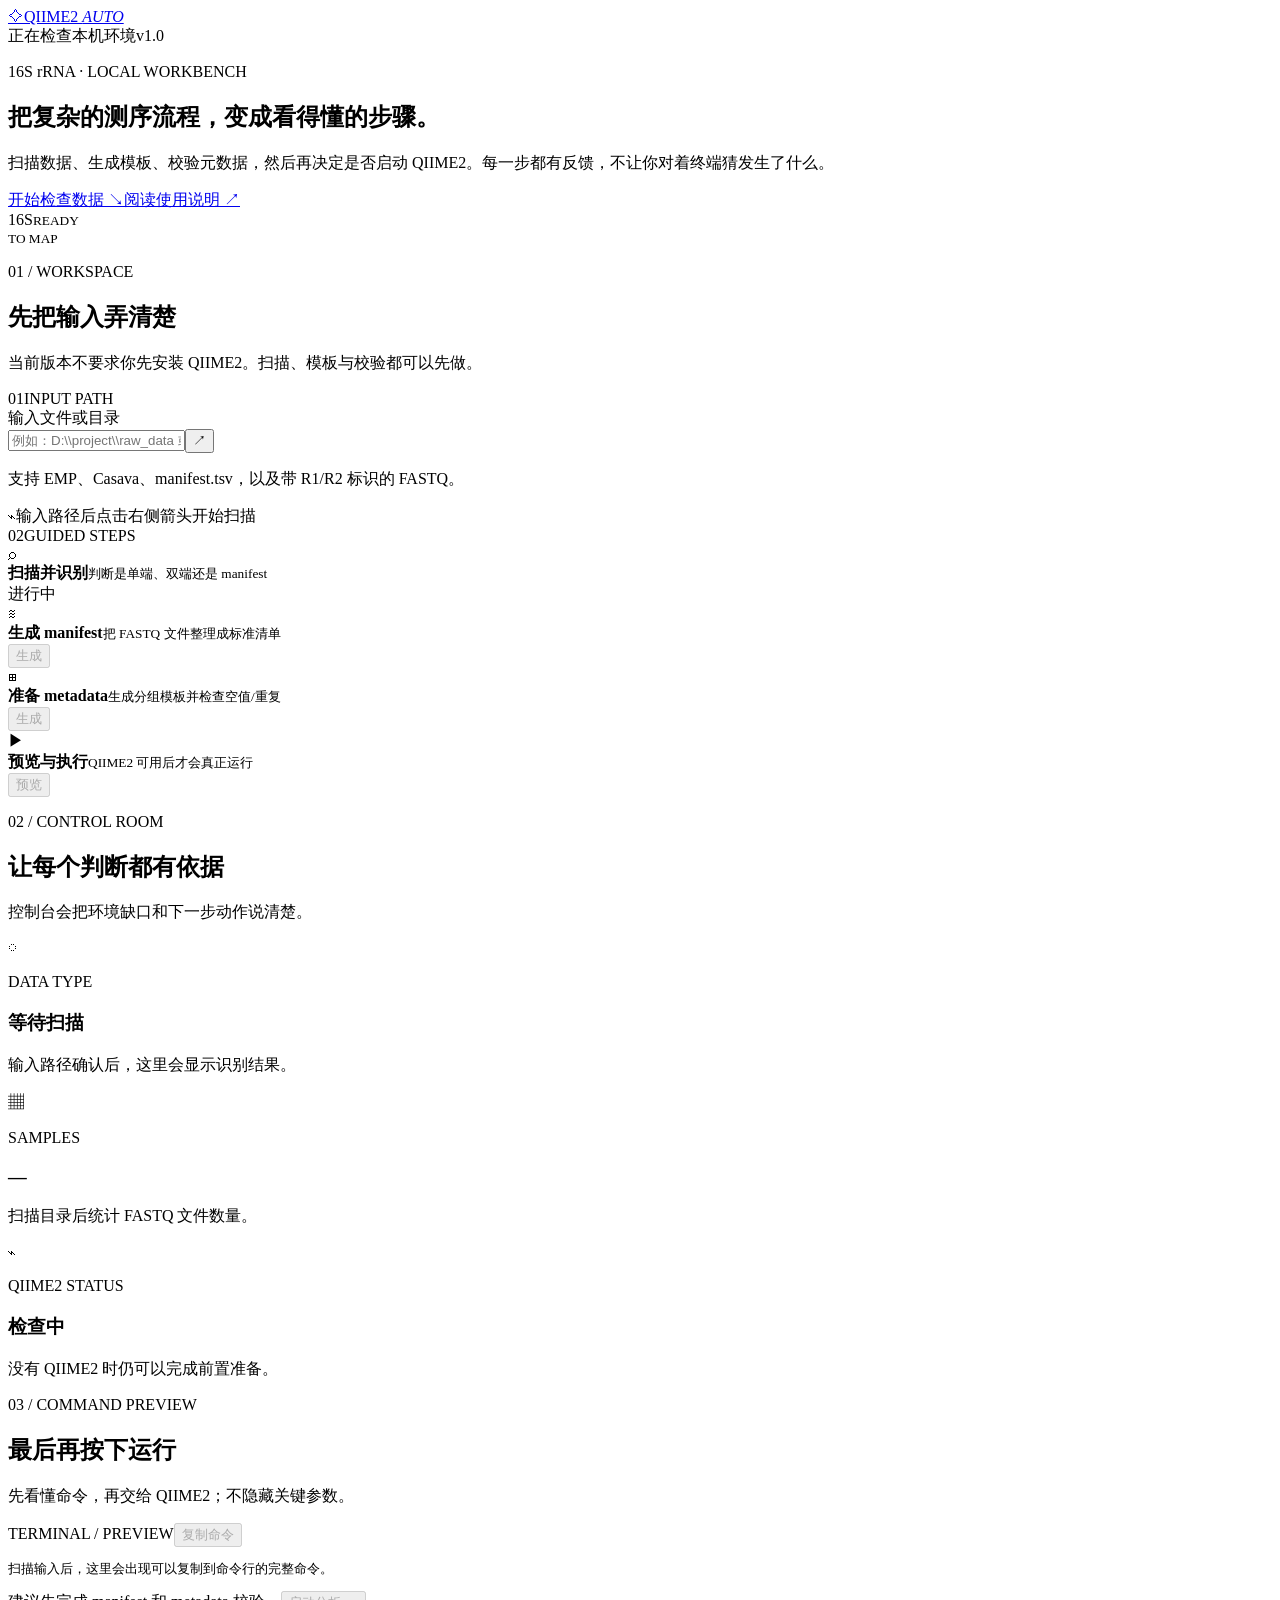
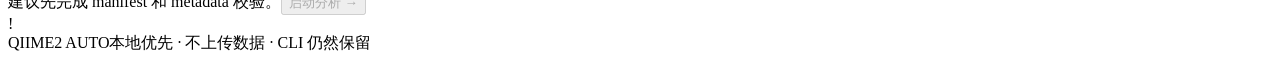
==== web/index.html @ 17782491 "feat: productize qiime2 auto workflow" ====
<!doctype html>
<html lang="zh-CN">
<head>
  <meta charset="utf-8">
  <meta name="viewport" content="width=device-width, initial-scale=1">
  <meta name="theme-color" content="#0b1114">
  <title>QIIME2 Auto · 16S 分析工作台</title>
  <link rel="stylesheet" href="/styles.css">
</head>
<body>
  <div class="grain"></div>
  <header class="topbar">
    <a class="brand" href="/" aria-label="QIIME2 Auto 首页"><span class="brand-mark">⟡</span><span>QIIME2 <em>AUTO</em></span></a>
    <div class="top-meta"><span class="status-dot" id="healthDot"></span><span id="healthText">正在检查本机环境</span><span class="version">v1.0</span></div>
  </header>

  <main>
    <section class="hero reveal">
      <div class="hero-copy">
        <p class="eyebrow">16S rRNA · LOCAL WORKBENCH</p>
        <h1>把复杂的测序流程，<span>变成看得懂的步骤。</span></h1>
        <p class="lede">扫描数据、生成模板、校验元数据，然后再决定是否启动 QIIME2。每一步都有反馈，不让你对着终端猜发生了什么。</p>
        <div class="hero-actions"><a href="#workspace" class="button button-primary">开始检查数据 <span>↘</span></a><a href="README.html" class="text-link">阅读使用说明 ↗</a></div>
      </div>
      <div class="hero-orbit" aria-hidden="true"><div class="orbit-ring ring-a"></div><div class="orbit-ring ring-b"></div><div class="orbit-core"><span>16S</span><small>READY<br>TO MAP</small></div><i class="orbit-dot dot-a"></i><i class="orbit-dot dot-b"></i><i class="orbit-dot dot-c"></i></div>
    </section>

    <section class="workspace" id="workspace">
      <div class="section-heading reveal"><div><p class="eyebrow">01 / WORKSPACE</p><h2>先把输入弄清楚</h2></div><p class="section-note">当前版本不要求你先安装 QIIME2。扫描、模板与校验都可以先做。</p></div>
      <div class="workspace-grid">
        <article class="panel input-panel reveal delay-1">
          <div class="panel-kicker"><span class="number">01</span><span>INPUT PATH</span></div>
          <label for="inputPath">输入文件或目录</label>
          <div class="field-with-action"><input id="inputPath" type="text" placeholder="例如：D:\\project\\raw_data 或 /data/run1"><button class="icon-button" id="scanButton" title="扫描输入">↗</button></div>
          <p class="hint">支持 EMP、Casava、manifest.tsv，以及带 R1/R2 标识的 FASTQ。</p>
          <div class="scan-result empty" id="scanResult"><span class="scan-icon">⌁</span><span>输入路径后点击右侧箭头开始扫描</span></div>
        </article>
        <article class="panel steps-panel reveal delay-2">
          <div class="panel-kicker"><span class="number">02</span><span>GUIDED STEPS</span></div>
          <div class="step-list">
            <div class="step active" data-step="scan"><span class="step-icon">⌕</span><div><strong>扫描并识别</strong><small>判断是单端、双端还是 manifest</small></div><span class="step-state">进行中</span></div>
            <div class="step" data-step="manifest"><span class="step-icon">≋</span><div><strong>生成 manifest</strong><small>把 FASTQ 文件整理成标准清单</small></div><button class="mini-button" id="manifestButton" disabled>生成</button></div>
            <div class="step" data-step="metadata"><span class="step-icon">⊞</span><div><strong>准备 metadata</strong><small>生成分组模板并检查空值/重复</small></div><button class="mini-button" id="metadataButton" disabled>生成</button></div>
            <div class="step" data-step="run"><span class="step-icon">▶</span><div><strong>预览与执行</strong><small>QIIME2 可用后才会真正运行</small></div><button class="mini-button" id="previewButton" disabled>预览</button></div>
          </div>
        </article>
      </div>
    </section>

    <section class="insights">
      <div class="section-heading reveal"><div><p class="eyebrow">02 / CONTROL ROOM</p><h2>让每个判断都有依据</h2></div><p class="section-note">控制台会把环境缺口和下一步动作说清楚。</p></div>
      <div class="insight-grid">
        <article class="insight-card accent-cyan reveal delay-1"><span class="insight-symbol">◌</span><div><p class="card-label">DATA TYPE</p><h3 id="dataTypeValue">等待扫描</h3><p id="dataTypeDesc">输入路径确认后，这里会显示识别结果。</p></div></article>
        <article class="insight-card accent-amber reveal delay-2"><span class="insight-symbol">▦</span><div><p class="card-label">SAMPLES</p><h3 id="sampleCountValue">—</h3><p id="sampleCountDesc">扫描目录后统计 FASTQ 文件数量。</p></div></article>
        <article class="insight-card accent-pink reveal delay-3"><span class="insight-symbol">⌁</span><div><p class="card-label">QIIME2 STATUS</p><h3 id="qiimeValue">检查中</h3><p id="qiimeDesc">没有 QIIME2 时仍可以完成前置准备。</p></div></article>
      </div>
    </section>

    <section class="command-section reveal" id="commandSection">
      <div class="section-heading"><div><p class="eyebrow">03 / COMMAND PREVIEW</p><h2>最后再按下运行</h2></div><p class="section-note">先看懂命令，再交给 QIIME2；不隐藏关键参数。</p></div>
      <div class="command-card"><div class="command-head"><span>TERMINAL / PREVIEW</span><button id="copyButton" class="copy-button" disabled>复制命令</button></div><pre id="commandOutput"><code>扫描输入后，这里会出现可以复制到命令行的完整命令。</code></pre><div class="command-footer"><span id="commandHint">建议先完成 manifest 和 metadata 校验。</span><button class="button button-primary" id="runButton" disabled>启动分析 <span>→</span></button></div></div>
    </section>
  </main>

  <div class="toast" id="toast" role="status" aria-live="polite"><span class="toast-mark">!</span><span id="toastText"></span></div>
  <footer><span>QIIME2 AUTO</span><span>本地优先 · 不上传数据 · CLI 仍然保留</span></footer>
  <script src="/app.js"></script>
</body>
</html>
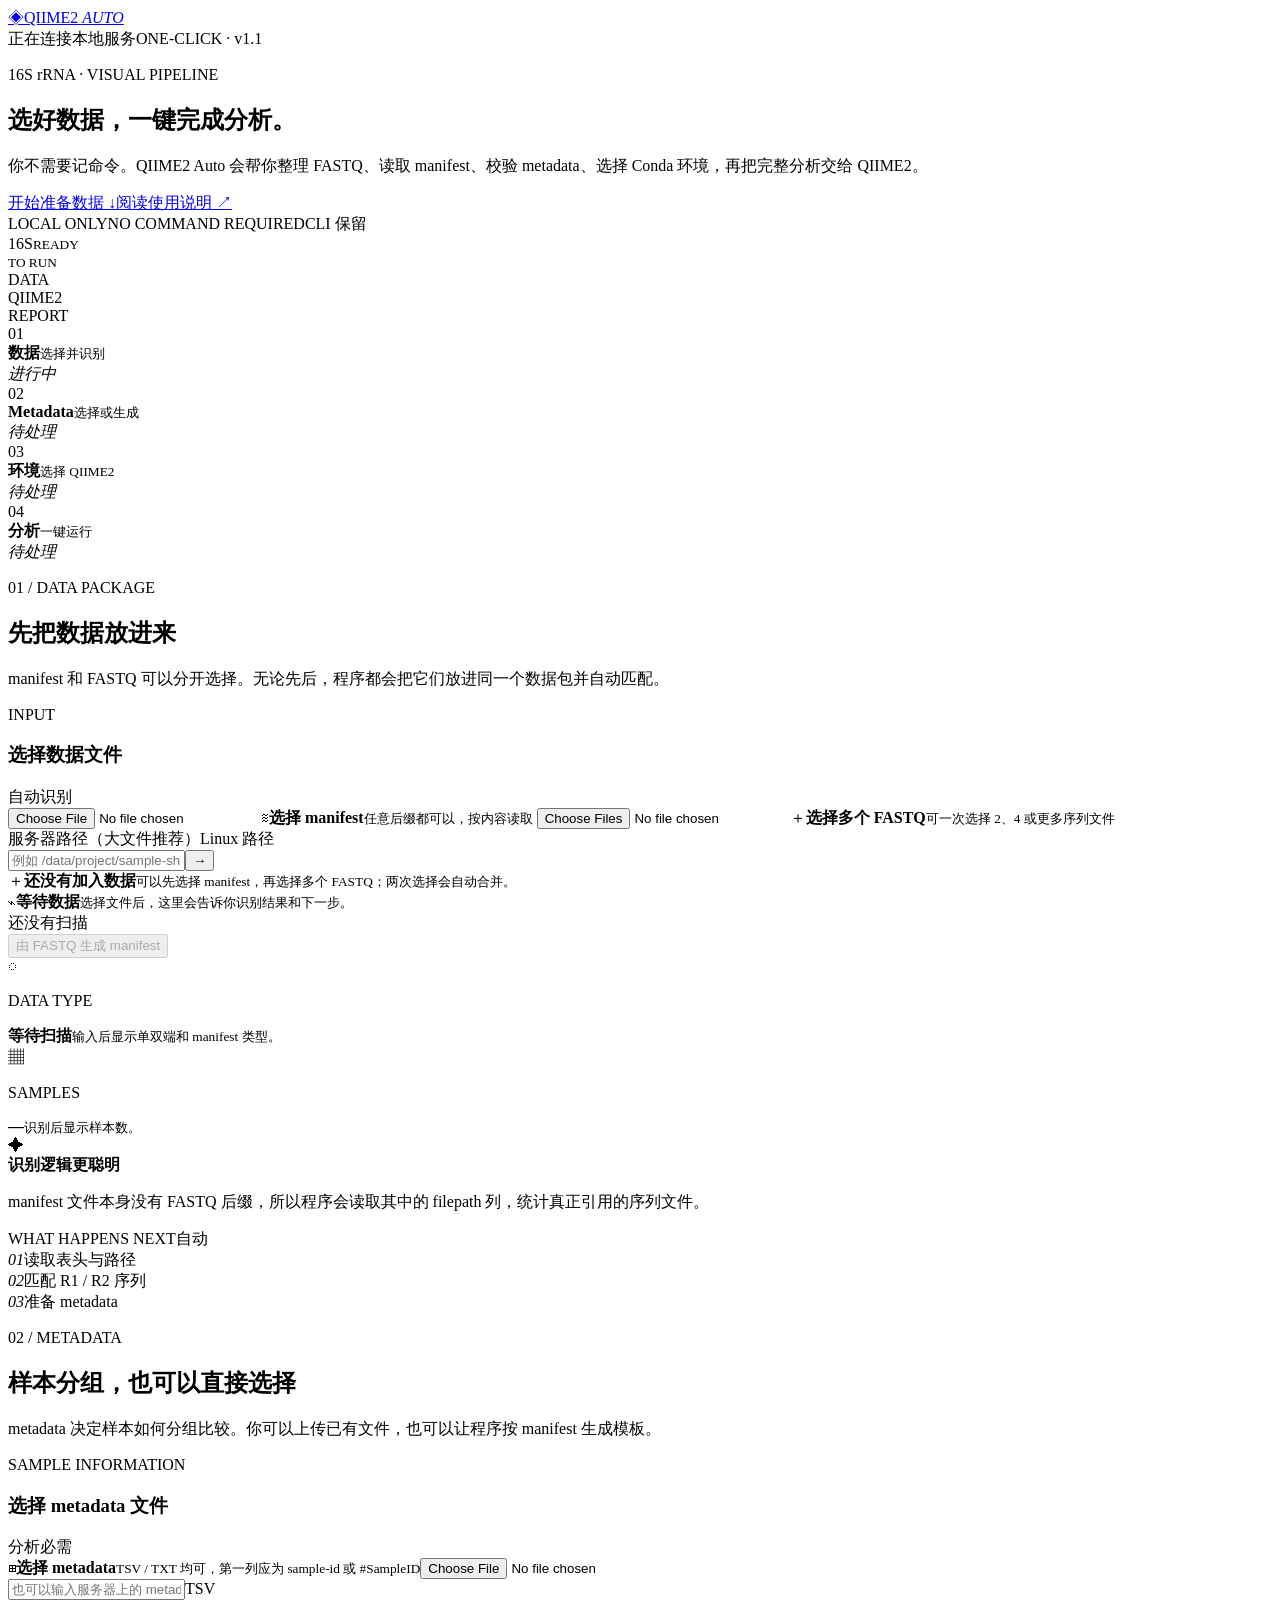
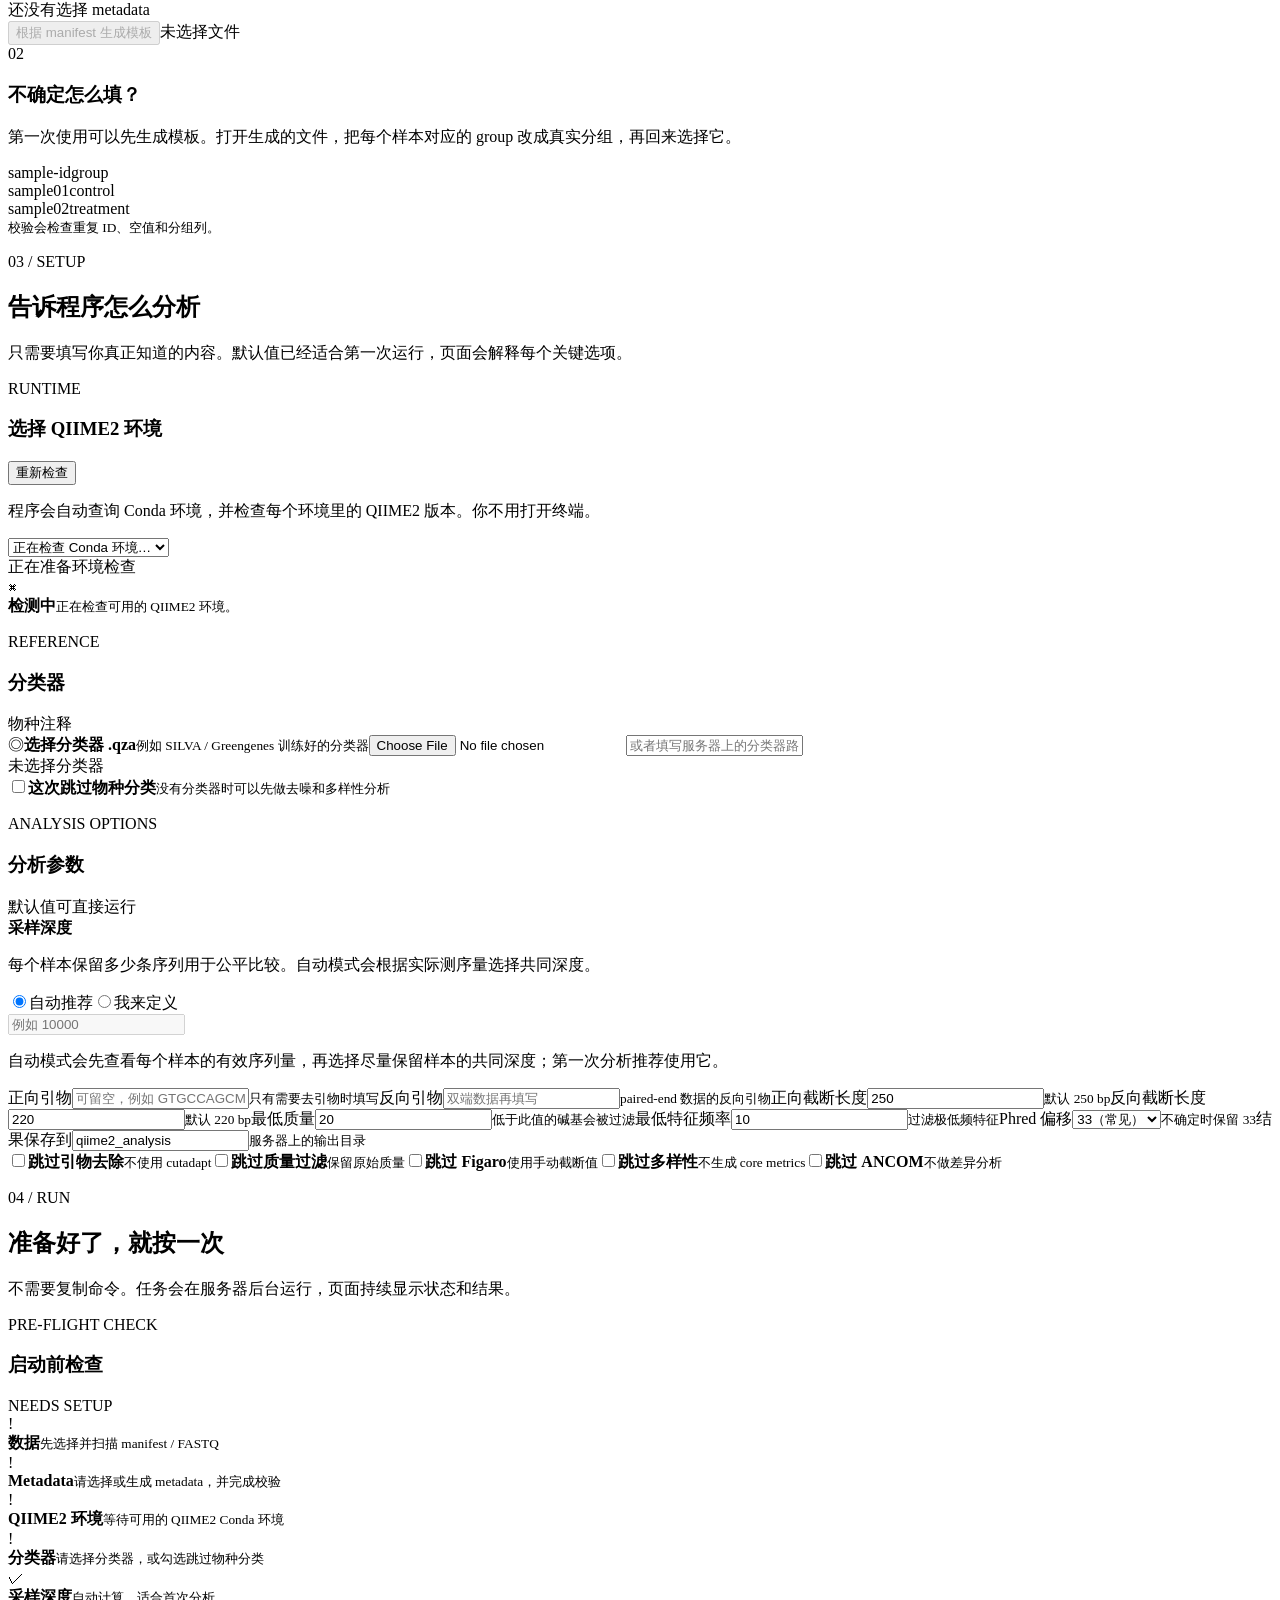
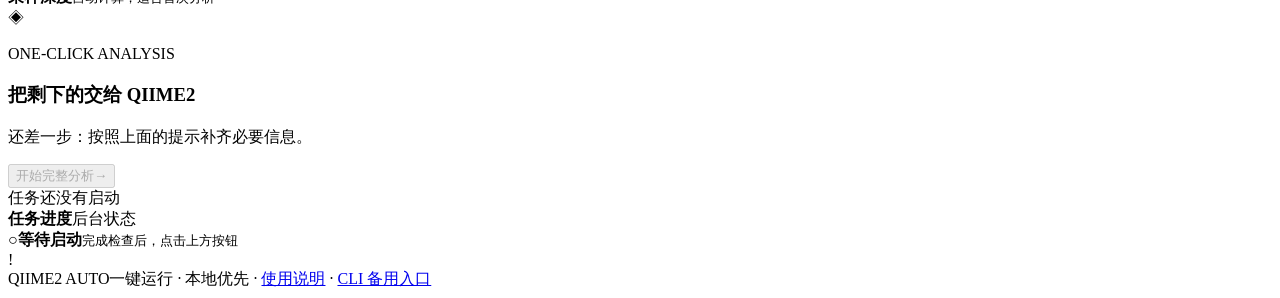
==== commit 347a128d: "feat: make web analysis workflow one-click" ====
--- a/web/index.html
+++ b/web/index.html
@@ -3,67 +3,135 @@
 <head>
   <meta charset="utf-8">
   <meta name="viewport" content="width=device-width, initial-scale=1">
-  <meta name="theme-color" content="#0b1114">
-  <title>QIIME2 Auto · 16S 分析工作台</title>
+  <meta name="theme-color" content="#071211">
+  <title>QIIME2 Auto · 一键 16S 分析</title>
   <link rel="stylesheet" href="/styles.css">
 </head>
 <body>
-  <div class="grain"></div>
+  <div class="grain" aria-hidden="true"></div>
+  <div class="background-orb orb-one" aria-hidden="true"></div>
+  <div class="background-orb orb-two" aria-hidden="true"></div>
+
   <header class="topbar">
-    <a class="brand" href="/" aria-label="QIIME2 Auto 首页"><span class="brand-mark">⟡</span><span>QIIME2 <em>AUTO</em></span></a>
-    <div class="top-meta"><span class="status-dot" id="healthDot"></span><span id="healthText">正在检查本机环境</span><span class="version">v1.0</span></div>
+    <a class="brand" href="/" aria-label="QIIME2 Auto 首页"><span class="brand-mark">◈</span><span>QIIME2 <em>AUTO</em></span></a>
+    <div class="top-meta"><span class="status-dot" id="healthDot"></span><span id="healthText">正在连接本地服务</span><span class="version">ONE-CLICK · v1.1</span></div>
   </header>
 
   <main>
     <section class="hero reveal">
       <div class="hero-copy">
-        <p class="eyebrow">16S rRNA · LOCAL WORKBENCH</p>
-        <h1>把复杂的测序流程，<span>变成看得懂的步骤。</span></h1>
-        <p class="lede">扫描数据、生成模板、校验元数据，然后再决定是否启动 QIIME2。每一步都有反馈，不让你对着终端猜发生了什么。</p>
-        <div class="hero-actions"><a href="#workspace" class="button button-primary">开始检查数据 <span>↘</span></a><a href="README.html" class="text-link">阅读使用说明 ↗</a></div>
+        <p class="eyebrow">16S rRNA · VISUAL PIPELINE</p>
+        <h1>选好数据，<span>一键完成分析。</span></h1>
+        <p class="lede">你不需要记命令。QIIME2 Auto 会帮你整理 FASTQ、读取 manifest、校验 metadata、选择 Conda 环境，再把完整分析交给 QIIME2。</p>
+        <div class="hero-actions"><a href="#workspace" class="button button-primary">开始准备数据 <span>↓</span></a><a href="README.html" class="text-link">阅读使用说明 ↗</a></div>
+        <div class="hero-trust"><span>LOCAL ONLY</span><span>NO COMMAND REQUIRED</span><span>CLI 保留</span></div>
       </div>
-      <div class="hero-orbit" aria-hidden="true"><div class="orbit-ring ring-a"></div><div class="orbit-ring ring-b"></div><div class="orbit-core"><span>16S</span><small>READY<br>TO MAP</small></div><i class="orbit-dot dot-a"></i><i class="orbit-dot dot-b"></i><i class="orbit-dot dot-c"></i></div>
-    </section>
-
-    <section class="workspace" id="workspace">
-      <div class="section-heading reveal"><div><p class="eyebrow">01 / WORKSPACE</p><h2>先把输入弄清楚</h2></div><p class="section-note">当前版本不要求你先安装 QIIME2。扫描、模板与校验都可以先做。</p></div>
-      <div class="workspace-grid">
-        <article class="panel input-panel reveal delay-1">
-          <div class="panel-kicker"><span class="number">01</span><span>INPUT PATH</span></div>
-          <label for="inputPath">输入文件或目录</label>
-          <div class="field-with-action"><input id="inputPath" type="text" placeholder="例如：D:\\project\\raw_data 或 /data/run1"><button class="icon-button" id="scanButton" title="扫描输入">↗</button></div>
-          <p class="hint">支持 EMP、Casava、manifest.tsv，以及带 R1/R2 标识的 FASTQ。</p>
-          <div class="scan-result empty" id="scanResult"><span class="scan-icon">⌁</span><span>输入路径后点击右侧箭头开始扫描</span></div>
-        </article>
-        <article class="panel steps-panel reveal delay-2">
-          <div class="panel-kicker"><span class="number">02</span><span>GUIDED STEPS</span></div>
-          <div class="step-list">
-            <div class="step active" data-step="scan"><span class="step-icon">⌕</span><div><strong>扫描并识别</strong><small>判断是单端、双端还是 manifest</small></div><span class="step-state">进行中</span></div>
-            <div class="step" data-step="manifest"><span class="step-icon">≋</span><div><strong>生成 manifest</strong><small>把 FASTQ 文件整理成标准清单</small></div><button class="mini-button" id="manifestButton" disabled>生成</button></div>
-            <div class="step" data-step="metadata"><span class="step-icon">⊞</span><div><strong>准备 metadata</strong><small>生成分组模板并检查空值/重复</small></div><button class="mini-button" id="metadataButton" disabled>生成</button></div>
-            <div class="step" data-step="run"><span class="step-icon">▶</span><div><strong>预览与执行</strong><small>QIIME2 可用后才会真正运行</small></div><button class="mini-button" id="previewButton" disabled>预览</button></div>
-          </div>
-        </article>
+      <div class="hero-visual" aria-hidden="true">
+        <div class="visual-grid"></div><div class="visual-ring ring-a"></div><div class="visual-ring ring-b"></div>
+        <div class="visual-core"><span>16S</span><small>READY<br>TO RUN</small></div>
+        <div class="signal signal-a"><i></i><span>DATA</span></div><div class="signal signal-b"><i></i><span>QIIME2</span></div><div class="signal signal-c"><i></i><span>REPORT</span></div>
       </div>
     </section>
 
-    <section class="insights">
-      <div class="section-heading reveal"><div><p class="eyebrow">02 / CONTROL ROOM</p><h2>让每个判断都有依据</h2></div><p class="section-note">控制台会把环境缺口和下一步动作说清楚。</p></div>
-      <div class="insight-grid">
-        <article class="insight-card accent-cyan reveal delay-1"><span class="insight-symbol">◌</span><div><p class="card-label">DATA TYPE</p><h3 id="dataTypeValue">等待扫描</h3><p id="dataTypeDesc">输入路径确认后，这里会显示识别结果。</p></div></article>
-        <article class="insight-card accent-amber reveal delay-2"><span class="insight-symbol">▦</span><div><p class="card-label">SAMPLES</p><h3 id="sampleCountValue">—</h3><p id="sampleCountDesc">扫描目录后统计 FASTQ 文件数量。</p></div></article>
-        <article class="insight-card accent-pink reveal delay-3"><span class="insight-symbol">⌁</span><div><p class="card-label">QIIME2 STATUS</p><h3 id="qiimeValue">检查中</h3><p id="qiimeDesc">没有 QIIME2 时仍可以完成前置准备。</p></div></article>
+    <section class="workflow-strip reveal" aria-label="分析流程">
+      <div class="workflow-line"></div>
+      <div class="workflow-step active" data-step="data"><span class="workflow-number">01</span><div><strong>数据</strong><small>选择并识别</small></div><em class="step-state">进行中</em></div>
+      <div class="workflow-step" data-step="metadata"><span class="workflow-number">02</span><div><strong>Metadata</strong><small>选择或生成</small></div><em class="step-state">待处理</em></div>
+      <div class="workflow-step" data-step="runtime"><span class="workflow-number">03</span><div><strong>环境</strong><small>选择 QIIME2</small></div><em class="step-state">待处理</em></div>
+      <div class="workflow-step" data-step="run"><span class="workflow-number">04</span><div><strong>分析</strong><small>一键运行</small></div><em class="step-state">待处理</em></div>
+    </section>
+
+    <section class="section" id="workspace">
+      <div class="section-heading reveal"><div><p class="eyebrow">01 / DATA PACKAGE</p><h2>先把数据放进来</h2></div><p class="section-note">manifest 和 FASTQ 可以分开选择。无论先后，程序都会把它们放进同一个数据包并自动匹配。</p></div>
+      <div class="data-layout">
+        <article class="surface data-panel reveal delay-1">
+          <div class="panel-head"><div><p class="card-label">INPUT</p><h3>选择数据文件</h3></div><span class="soft-badge">自动识别</span></div>
+          <div class="picker-deck">
+            <label class="picker-tile"><input id="manifestPicker" type="file"><span class="picker-symbol">≋</span><strong>选择 manifest</strong><small>任意后缀都可以，按内容读取</small></label>
+            <label class="picker-tile picker-tile-accent"><input id="fastqPicker" type="file" multiple accept=".fastq,.fq,.fastq.gz,.fq.gz,.gz"><span class="picker-symbol">＋</span><strong>选择多个 FASTQ</strong><small>可一次选择 2、4 或更多序列文件</small></label>
+          </div>
+          <div class="path-label"><span>服务器路径（大文件推荐）</span><span class="path-hint">Linux 路径</span></div>
+          <div class="path-row"><input id="inputPath" type="text" placeholder="例如 /data/project/sample-sheet.weird 或 /data/fastq"><button class="icon-button" id="scanButton" title="检查路径">→</button></div>
+          <div class="selected-files" id="selectedFiles"><span class="file-badge">＋</span><span><strong>还没有加入数据</strong><small>可以先选择 manifest，再选择多个 FASTQ；两次选择会自动合并。</small></span></div>
+          <div class="scan-result empty" id="scanResult"><span class="scan-icon">⌁</span><span><strong>等待数据</strong><small>选择文件后，这里会告诉你识别结果和下一步。</small></span></div>
+          <div class="input-footer"><span class="inline-status" id="inputStatus">还没有扫描</span><div class="small-actions"><button class="subtle-button" id="manifestButton" disabled>由 FASTQ 生成 manifest</button></div></div>
+        </article>
+        <aside class="data-side reveal delay-2">
+          <div class="metric-grid">
+            <article class="metric-card metric-cyan"><span class="metric-icon">◌</span><p>DATA TYPE</p><strong id="dataTypeValue">等待扫描</strong><small id="dataTypeDesc">输入后显示单双端和 manifest 类型。</small></article>
+            <article class="metric-card metric-amber"><span class="metric-icon">▦</span><p>SAMPLES</p><strong id="sampleCountValue">—</strong><small id="sampleCountDesc">识别后显示样本数。</small></article>
+          </div>
+          <div class="side-note"><span class="note-star">✦</span><div><strong>识别逻辑更聪明</strong><p>manifest 文件本身没有 FASTQ 后缀，所以程序会读取其中的 filepath 列，统计真正引用的序列文件。</p></div></div>
+          <div class="quick-flow"><div class="quick-flow-title"><span>WHAT HAPPENS NEXT</span><span>自动</span></div><div><i>01</i><span>读取表头与路径</span></div><div><i>02</i><span>匹配 R1 / R2 序列</span></div><div><i>03</i><span>准备 metadata</span></div></div>
+        </aside>
       </div>
     </section>
 
-    <section class="command-section reveal" id="commandSection">
-      <div class="section-heading"><div><p class="eyebrow">03 / COMMAND PREVIEW</p><h2>最后再按下运行</h2></div><p class="section-note">先看懂命令，再交给 QIIME2；不隐藏关键参数。</p></div>
-      <div class="command-card"><div class="command-head"><span>TERMINAL / PREVIEW</span><button id="copyButton" class="copy-button" disabled>复制命令</button></div><pre id="commandOutput"><code>扫描输入后，这里会出现可以复制到命令行的完整命令。</code></pre><div class="command-footer"><span id="commandHint">建议先完成 manifest 和 metadata 校验。</span><button class="button button-primary" id="runButton" disabled>启动分析 <span>→</span></button></div></div>
+    <section class="section section-light" id="metadata-section">
+      <div class="section-heading reveal"><div><p class="eyebrow">02 / METADATA</p><h2>样本分组，也可以直接选择</h2></div><p class="section-note">metadata 决定样本如何分组比较。你可以上传已有文件，也可以让程序按 manifest 生成模板。</p></div>
+      <div class="metadata-layout">
+        <article class="surface metadata-panel reveal delay-1">
+          <div class="panel-head"><div><p class="card-label">SAMPLE INFORMATION</p><h3>选择 metadata 文件</h3></div><span class="required-badge">分析必需</span></div>
+          <label class="file-row"><span class="file-row-icon">⊞</span><span><strong>选择 metadata</strong><small>TSV / TXT 均可，第一列应为 sample-id 或 #SampleID</small></span><input id="metadataPicker" type="file"></label>
+          <div class="path-row light-row"><input id="metadataPath" type="text" placeholder="也可以输入服务器上的 metadata 路径"><span class="path-check">TSV</span></div>
+          <div class="validation-note" id="metadataValidation">还没有选择 metadata</div>
+          <div class="metadata-actions"><button class="button button-dark" id="metadataButton" disabled>根据 manifest 生成模板</button><span id="metadataName">未选择文件</span></div>
+        </article>
+        <aside class="metadata-explain reveal delay-2"><div class="explain-number">02</div><h3>不确定怎么填？</h3><p>第一次使用可以先生成模板。打开生成的文件，把每个样本对应的 group 改成真实分组，再回来选择它。</p><div class="example-table"><div><span>sample-id</span><span>group</span></div><div><span>sample01</span><span>control</span></div><div><span>sample02</span><span>treatment</span></div></div><small>校验会检查重复 ID、空值和分组列。</small></aside>
+      </div>
+    </section>
+
+    <section class="section" id="configuration">
+      <div class="section-heading reveal"><div><p class="eyebrow">03 / SETUP</p><h2>告诉程序怎么分析</h2></div><p class="section-note">只需要填写你真正知道的内容。默认值已经适合第一次运行，页面会解释每个关键选项。</p></div>
+      <div class="setup-grid">
+        <article class="surface setup-card runtime-card reveal delay-1">
+          <div class="panel-head"><div><p class="card-label">RUNTIME</p><h3>选择 QIIME2 环境</h3></div><button class="subtle-button" id="refreshEnvironments">重新检查</button></div>
+          <p class="help-text">程序会自动查询 Conda 环境，并检查每个环境里的 QIIME2 版本。你不用打开终端。</p>
+          <select id="environmentSelect" class="select-field"><option value="">正在检查 Conda 环境…</option></select>
+          <div class="environment-status" id="environmentStatus">正在准备环境检查</div>
+          <div class="runtime-mini"><span class="metric-icon">⌘</span><div><strong id="qiimeValue">检测中</strong><small id="qiimeDesc">正在检查可用的 QIIME2 环境。</small></div></div>
+          <div class="install-helper" id="installHelper" hidden>
+            <div class="helper-title"><span class="warning-mark">!</span><strong>还没有可用的 QIIME2</strong></div>
+            <p>选择一个版本，点击一次即可创建新的 Conda 环境。安装只在 Linux 目标服务器执行。</p>
+            <div class="inline-fields"><label>版本<select id="installVersion"></select></label><label>分发版<select id="installDistribution"></select></label></div>
+            <input id="installEnvironmentName" class="text-field" placeholder="环境名（可留空使用默认名称）">
+            <div class="install-summary" id="installSummary">正在加载安装选项…</div>
+            <div class="helper-actions"><button class="button button-primary" id="installButton">一键安装 QIIME2</button></div>
+            <p class="install-hint" id="installHint">安装过程可能需要几分钟。</p><div class="install-status" id="installStatus"></div>
+          </div>
+        </article>
+
+        <article class="surface setup-card reference-card reveal delay-2">
+          <div class="panel-head"><div><p class="card-label">REFERENCE</p><h3>分类器</h3></div><span class="soft-badge">物种注释</span></div>
+          <label class="file-row compact-file-row"><span class="file-row-icon">◎</span><span><strong>选择分类器 .qza</strong><small>例如 SILVA / Greengenes 训练好的分类器</small></span><input id="classifierPicker" type="file" accept=".qza"></label>
+          <input id="classifierPath" class="text-field" placeholder="或者填写服务器上的分类器路径">
+          <div class="selection-note" id="classifierName">未选择分类器</div>
+          <div class="divider"></div>
+          <label class="toggle-line"><input id="skipTaxonomy" type="checkbox"><span class="fake-check"></span><span><strong>这次跳过物种分类</strong><small>没有分类器时可以先做去噪和多样性分析</small></span></label>
+        </article>
+      </div>
+
+      <article class="surface options-card reveal delay-3">
+        <div class="panel-head"><div><p class="card-label">ANALYSIS OPTIONS</p><h3>分析参数</h3></div><span class="soft-badge">默认值可直接运行</span></div>
+        <div class="option-group sampling-group"><div class="option-copy"><strong>采样深度</strong><p>每个样本保留多少条序列用于公平比较。自动模式会根据实际测序量选择共同深度。</p></div><div class="sampling-control"><div class="segmented"><label><input type="radio" name="samplingMode" value="auto" checked><span>自动推荐</span></label><label><input type="radio" name="samplingMode" value="custom"><span>我来定义</span></label></div><input id="samplingDepth" class="text-field" type="number" min="1" placeholder="例如 10000" disabled><p class="field-help" id="samplingDepthHelp">自动模式会先查看每个样本的有效序列量，再选择尽量保留样本的共同深度；第一次分析推荐使用它。</p></div></div>
+        <div class="parameter-grid"><label>正向引物<input id="primerF" class="text-field" placeholder="可留空，例如 GTGCCAGCMGCCGCGGTAA"><small>只有需要去引物时填写</small></label><label>反向引物<input id="primerR" class="text-field" placeholder="双端数据再填写"><small>paired-end 数据的反向引物</small></label><label>正向截断长度<input id="truncLenF" class="text-field" type="number" value="250" min="1"><small>默认 250 bp</small></label><label>反向截断长度<input id="truncLenR" class="text-field" type="number" value="220" min="1"><small>默认 220 bp</small></label><label>最低质量<input id="minQuality" class="text-field" type="number" value="20" min="0"><small>低于此值的碱基会被过滤</small></label><label>最低特征频率<input id="minFrequency" class="text-field" type="number" value="10" min="0"><small>过滤极低频特征</small></label><label>Phred 偏移<select id="phredOffset" class="select-field"><option value="33">33（常见）</option><option value="64">64</option></select><small>不确定时保留 33</small></label><label>结果保存到<input id="outputPath" class="text-field" value="qiime2_analysis" placeholder="例如 /data/results"><small>服务器上的输出目录</small></label></div>
+        <div class="toggle-grid"><label class="toggle-line"><input id="noTrim" type="checkbox"><span class="fake-check"></span><span><strong>跳过引物去除</strong><small>不使用 cutadapt</small></span></label><label class="toggle-line"><input id="noFilter" type="checkbox"><span class="fake-check"></span><span><strong>跳过质量过滤</strong><small>保留原始质量</small></span></label><label class="toggle-line"><input id="noFigaro" type="checkbox"><span class="fake-check"></span><span><strong>跳过 Figaro</strong><small>使用手动截断值</small></span></label><label class="toggle-line"><input id="skipDiversity" type="checkbox"><span class="fake-check"></span><span><strong>跳过多样性</strong><small>不生成 core metrics</small></span></label><label class="toggle-line"><input id="skipAncom" type="checkbox"><span class="fake-check"></span><span><strong>跳过 ANCOM</strong><small>不做差异分析</small></span></label></div>
+      </article>
+    </section>
+
+    <section class="section run-section" id="run-section">
+      <div class="section-heading reveal"><div><p class="eyebrow">04 / RUN</p><h2>准备好了，就按一次</h2></div><p class="section-note">不需要复制命令。任务会在服务器后台运行，页面持续显示状态和结果。</p></div>
+      <div class="run-layout">
+        <article class="surface readiness-card reveal delay-1"><div class="panel-head"><div><p class="card-label">PRE-FLIGHT CHECK</p><h3>启动前检查</h3></div><span id="readyBadge" class="ready-badge warn">NEEDS SETUP</span></div><div class="readiness-list"><div class="readiness-item warn" data-check="data"><span class="check-dot">!</span><div><strong>数据</strong><small class="check-copy">先选择并扫描 manifest / FASTQ</small></div></div><div class="readiness-item warn" data-check="metadata"><span class="check-dot">!</span><div><strong>Metadata</strong><small class="check-copy">请选择或生成 metadata，并完成校验</small></div></div><div class="readiness-item warn" data-check="runtime"><span class="check-dot">!</span><div><strong>QIIME2 环境</strong><small class="check-copy">等待可用的 QIIME2 Conda 环境</small></div></div><div class="readiness-item warn" data-check="classifier"><span class="check-dot">!</span><div><strong>分类器</strong><small class="check-copy">请选择分类器，或勾选跳过物种分类</small></div></div><div class="readiness-item good" data-check="sampling"><span class="check-dot">✓</span><div><strong>采样深度</strong><small class="check-copy">自动计算，适合首次分析</small></div></div></div></article>
+        <article class="surface run-card reveal delay-2"><div class="run-card-glow"></div><div class="run-card-content"><span class="run-orbit">◈</span><p class="card-label">ONE-CLICK ANALYSIS</p><h3>把剩下的交给 QIIME2</h3><p id="runHint">还差一步：按照上面的提示补齐必要信息。</p><button class="button button-primary run-button" id="runButton" disabled><span>开始完整分析</span><b>→</b></button><div id="runStatus" class="run-status">任务还没有启动</div></div></article>
+      </div>
+      <div class="run-progress surface"><div class="progress-head"><strong>任务进度</strong><span>后台状态</span></div><div class="run-steps" id="runSteps"><div class="run-step idle"><span>○</span><strong>等待启动</strong><small>完成检查后，点击上方按钮</small></div></div></div>
+      <article class="surface result-card reveal" id="resultCard" hidden><div class="result-icon">✓</div><div><p class="card-label">RESULT READY</p><h3>分析完成</h3><p>结果目录：<code id="resultOutput"></code></p><p>分析报告：<code id="resultReport"></code></p></div></article>
     </section>
   </main>
 
   <div class="toast" id="toast" role="status" aria-live="polite"><span class="toast-mark">!</span><span id="toastText"></span></div>
-  <footer><span>QIIME2 AUTO</span><span>本地优先 · 不上传数据 · CLI 仍然保留</span></footer>
+  <footer><span>QIIME2 AUTO</span><span>一键运行 · 本地优先 · <a href="README.html">使用说明</a> · <a href="README.md">CLI 备用入口</a></span></footer>
   <script src="/app.js"></script>
 </body>
 </html>
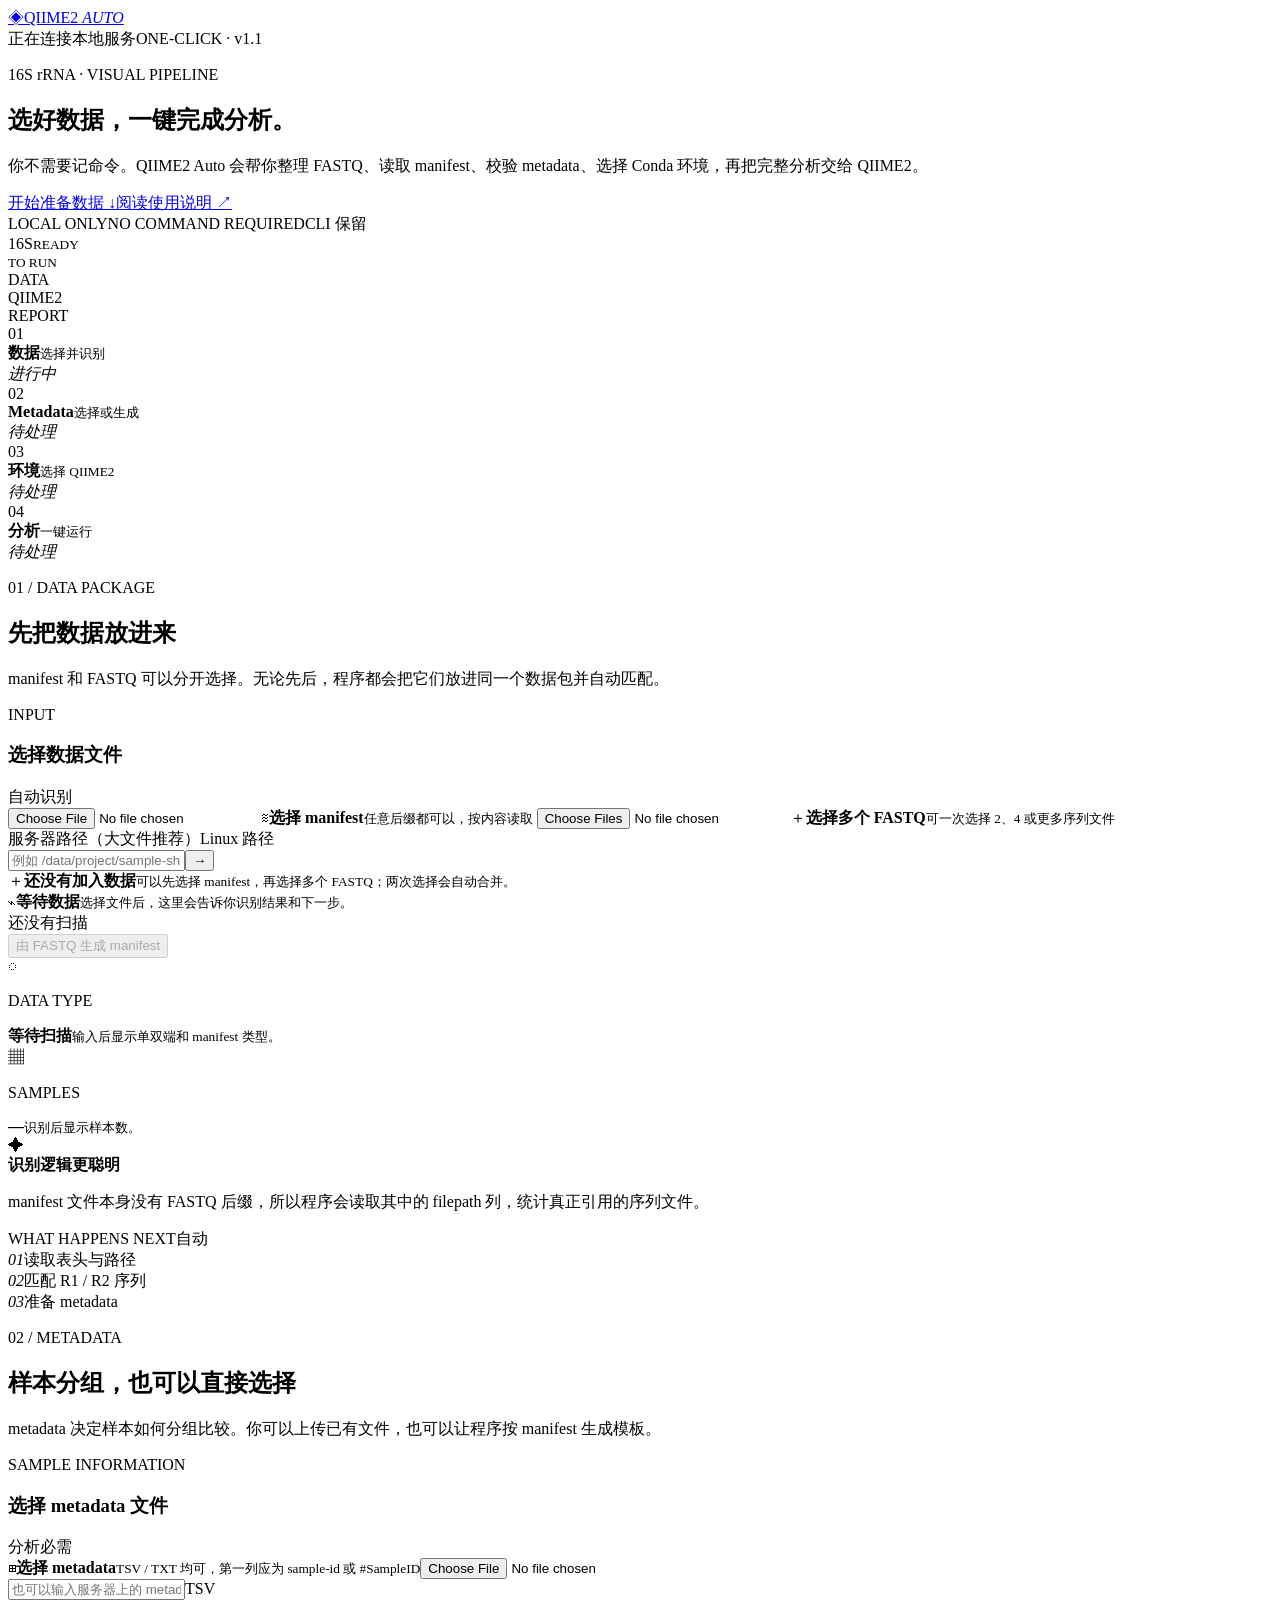
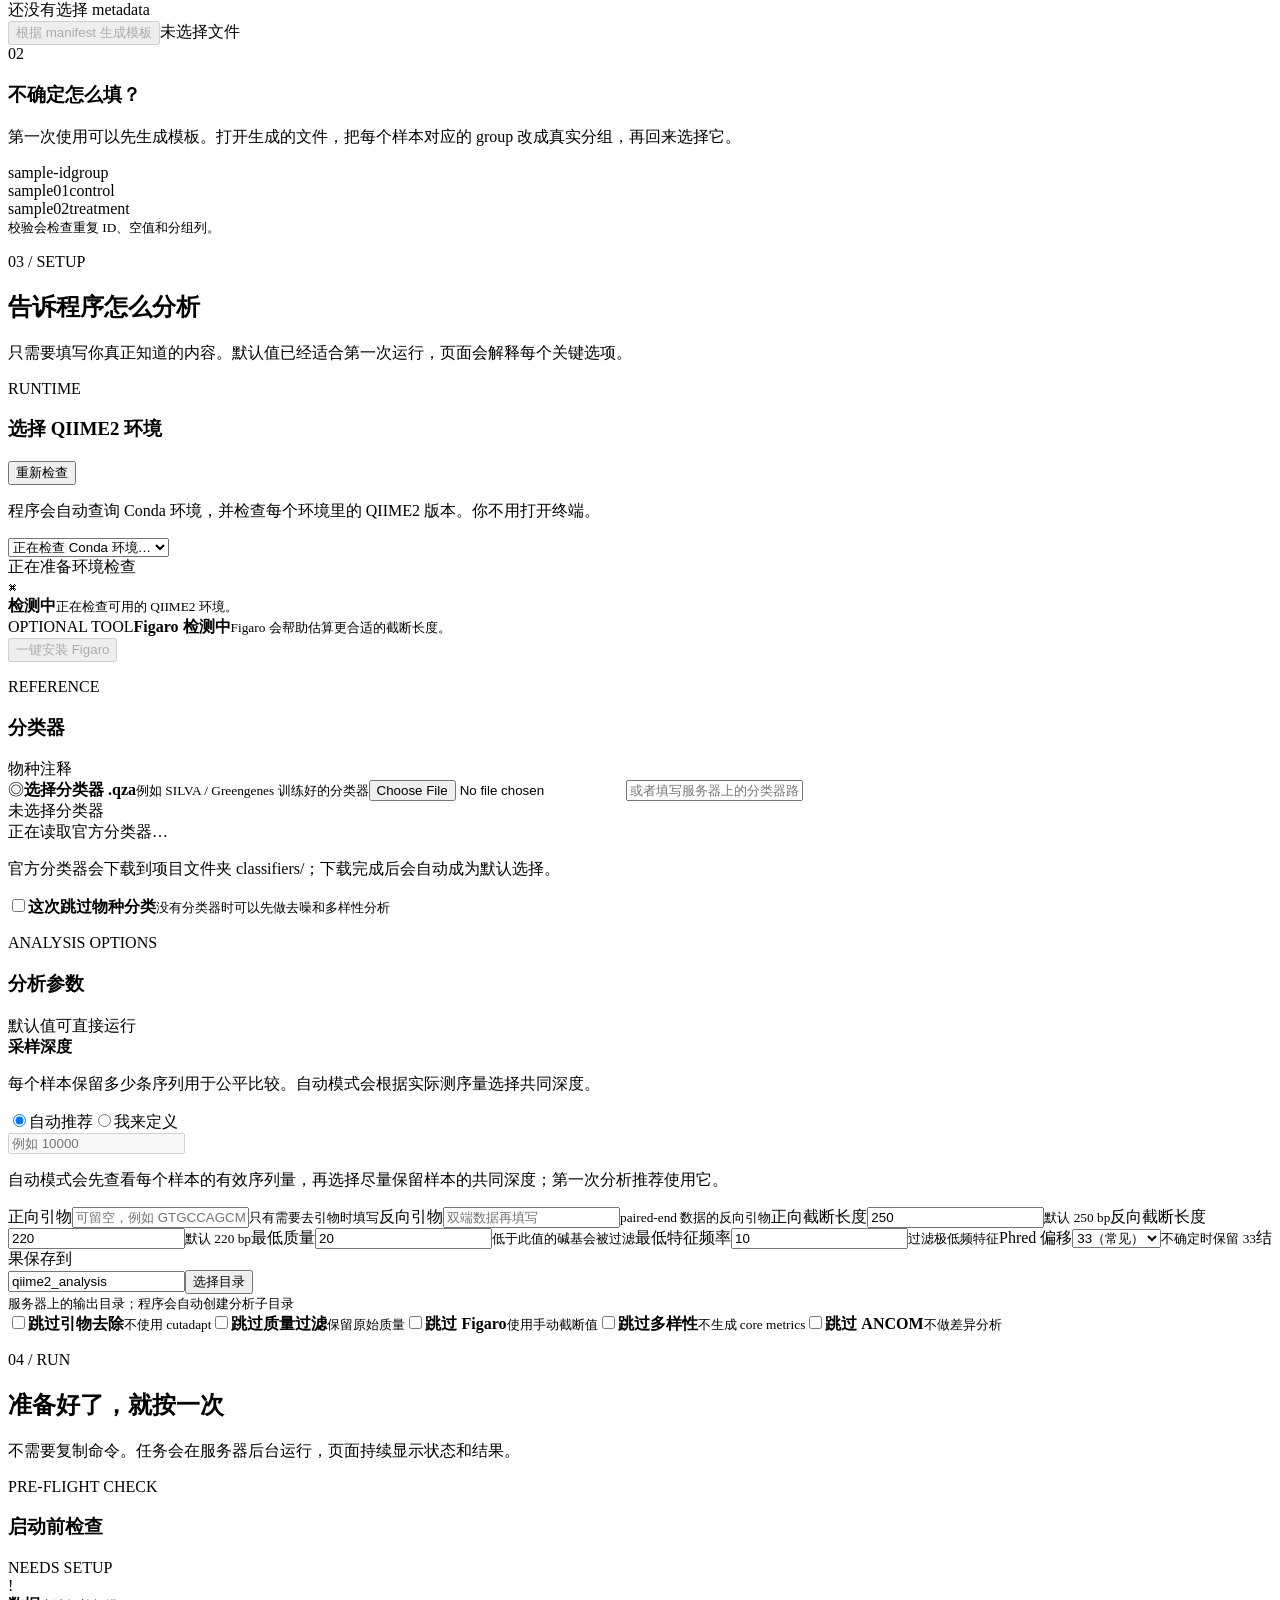
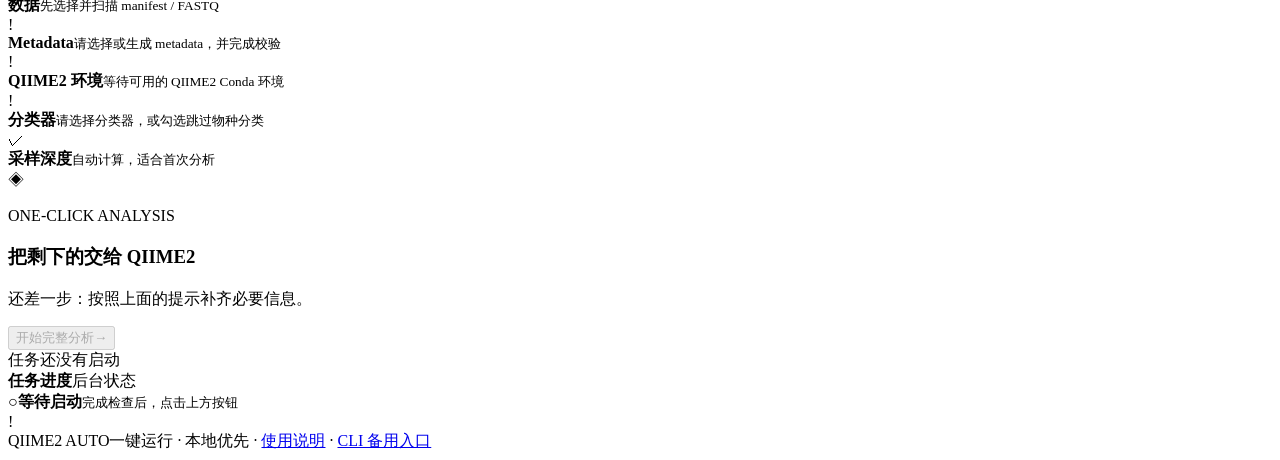
==== commit e5b5d1d8: "feat: polish workflow and responsive documentation" ====
--- a/web/index.html
+++ b/web/index.html
@@ -65,6 +65,13 @@
           <div class="quick-flow"><div class="quick-flow-title"><span>WHAT HAPPENS NEXT</span><span>自动</span></div><div><i>01</i><span>读取表头与路径</span></div><div><i>02</i><span>匹配 R1 / R2 序列</span></div><div><i>03</i><span>准备 metadata</span></div></div>
         </aside>
       </div>
+      <article class="surface editor-card reveal" id="manifestEditorCard" hidden>
+        <div class="panel-head"><div><p class="card-label">MANIFEST EDITOR</p><h3>预览并修正 manifest</h3></div><span class="soft-badge" id="manifestEditorBadge">等待 manifest</span></div>
+        <p class="help-text">你可以直接修改样本 ID 和每个 R1 / R2 路径。保存前程序会检查重复样本和空路径；路径是否存在会在表格右侧提示。</p>
+        <div class="editor-summary" id="manifestEditorSummary">选择 manifest 后显示表格。</div>
+        <div class="table-scroll"><table class="editable-table" id="manifestEditorTable"></table></div>
+        <div class="editor-actions"><div class="small-actions"><button class="subtle-button" id="manifestAddRowButton">＋ 添加样本</button><button class="subtle-button" id="manifestPreviewButton">重新读取</button></div><button class="button button-dark" id="manifestSaveButton">保存 manifest</button></div>
+      </article>
     </section>
 
     <section class="section section-light" id="metadata-section">
@@ -79,6 +86,14 @@
         </article>
         <aside class="metadata-explain reveal delay-2"><div class="explain-number">02</div><h3>不确定怎么填？</h3><p>第一次使用可以先生成模板。打开生成的文件，把每个样本对应的 group 改成真实分组，再回来选择它。</p><div class="example-table"><div><span>sample-id</span><span>group</span></div><div><span>sample01</span><span>control</span></div><div><span>sample02</span><span>treatment</span></div></div><small>校验会检查重复 ID、空值和分组列。</small></aside>
       </div>
+      <article class="surface editor-card metadata-editor-card reveal" id="metadataEditorCard" hidden>
+        <div class="panel-head"><div><p class="card-label">METADATA EDITOR</p><h3>给每个样本安排分组</h3></div><span class="soft-badge" id="metadataEditorBadge">等待 metadata</span></div>
+        <p class="help-text">最简单的用法：先新建几个组，再在表格里为每个样本选择组。你也可以添加时间点、地点、处理方式等列；数值列用于年龄、浓度等连续数据。</p>
+        <div class="group-toolbar"><div><span class="toolbar-label">分组值</span><div class="group-list" id="groupList"></div></div><div class="group-create"><input id="groupNameInput" class="text-field" placeholder="例如 control / treatment"><button class="subtle-button" id="addGroupButton">＋ 新建组</button></div></div>
+        <div class="editor-summary" id="metadataEditorSummary">选择 metadata 后显示表格。</div>
+        <div class="table-scroll"><table class="editable-table" id="metadataEditorTable"></table></div>
+        <div class="editor-actions"><div class="small-actions"><button class="subtle-button" id="metadataAddColumnButton">＋ 添加列</button><button class="subtle-button" id="metadataPreviewButton">重新读取</button></div><div class="small-actions"><button class="subtle-button" id="metadataValidateButton">校验</button><button class="button button-dark" id="metadataSaveButton">保存 metadata</button></div></div>
+      </article>
     </section>
 
     <section class="section" id="configuration">
@@ -90,6 +105,7 @@
           <select id="environmentSelect" class="select-field"><option value="">正在检查 Conda 环境…</option></select>
           <div class="environment-status" id="environmentStatus">正在准备环境检查</div>
           <div class="runtime-mini"><span class="metric-icon">⌘</span><div><strong id="qiimeValue">检测中</strong><small id="qiimeDesc">正在检查可用的 QIIME2 环境。</small></div></div>
+          <div class="tool-status"><div><span class="tool-kicker">OPTIONAL TOOL</span><strong id="figaroValue">Figaro 检测中</strong><small id="figaroDesc">Figaro 会帮助估算更合适的截断长度。</small></div><button class="subtle-button" id="figaroInstallButton" disabled>一键安装 Figaro</button></div>
           <div class="install-helper" id="installHelper" hidden>
             <div class="helper-title"><span class="warning-mark">!</span><strong>还没有可用的 QIIME2</strong></div>
             <p>选择一个版本，点击一次即可创建新的 Conda 环境。安装只在 Linux 目标服务器执行。</p>
@@ -106,6 +122,8 @@
           <label class="file-row compact-file-row"><span class="file-row-icon">◎</span><span><strong>选择分类器 .qza</strong><small>例如 SILVA / Greengenes 训练好的分类器</small></span><input id="classifierPicker" type="file" accept=".qza"></label>
           <input id="classifierPath" class="text-field" placeholder="或者填写服务器上的分类器路径">
           <div class="selection-note" id="classifierName">未选择分类器</div>
+          <div class="classifier-catalog" id="classifierCatalog"><div class="catalog-loading">正在读取官方分类器…</div></div>
+          <p class="reference-note" id="classifierSourceNote">官方分类器会下载到项目文件夹 classifiers/；下载完成后会自动成为默认选择。</p>
           <div class="divider"></div>
           <label class="toggle-line"><input id="skipTaxonomy" type="checkbox"><span class="fake-check"></span><span><strong>这次跳过物种分类</strong><small>没有分类器时可以先做去噪和多样性分析</small></span></label>
         </article>
@@ -114,7 +132,7 @@
       <article class="surface options-card reveal delay-3">
         <div class="panel-head"><div><p class="card-label">ANALYSIS OPTIONS</p><h3>分析参数</h3></div><span class="soft-badge">默认值可直接运行</span></div>
         <div class="option-group sampling-group"><div class="option-copy"><strong>采样深度</strong><p>每个样本保留多少条序列用于公平比较。自动模式会根据实际测序量选择共同深度。</p></div><div class="sampling-control"><div class="segmented"><label><input type="radio" name="samplingMode" value="auto" checked><span>自动推荐</span></label><label><input type="radio" name="samplingMode" value="custom"><span>我来定义</span></label></div><input id="samplingDepth" class="text-field" type="number" min="1" placeholder="例如 10000" disabled><p class="field-help" id="samplingDepthHelp">自动模式会先查看每个样本的有效序列量，再选择尽量保留样本的共同深度；第一次分析推荐使用它。</p></div></div>
-        <div class="parameter-grid"><label>正向引物<input id="primerF" class="text-field" placeholder="可留空，例如 GTGCCAGCMGCCGCGGTAA"><small>只有需要去引物时填写</small></label><label>反向引物<input id="primerR" class="text-field" placeholder="双端数据再填写"><small>paired-end 数据的反向引物</small></label><label>正向截断长度<input id="truncLenF" class="text-field" type="number" value="250" min="1"><small>默认 250 bp</small></label><label>反向截断长度<input id="truncLenR" class="text-field" type="number" value="220" min="1"><small>默认 220 bp</small></label><label>最低质量<input id="minQuality" class="text-field" type="number" value="20" min="0"><small>低于此值的碱基会被过滤</small></label><label>最低特征频率<input id="minFrequency" class="text-field" type="number" value="10" min="0"><small>过滤极低频特征</small></label><label>Phred 偏移<select id="phredOffset" class="select-field"><option value="33">33（常见）</option><option value="64">64</option></select><small>不确定时保留 33</small></label><label>结果保存到<input id="outputPath" class="text-field" value="qiime2_analysis" placeholder="例如 /data/results"><small>服务器上的输出目录</small></label></div>
+        <div class="parameter-grid"><label>正向引物<input id="primerF" class="text-field" placeholder="可留空，例如 GTGCCAGCMGCCGCGGTAA"><small>只有需要去引物时填写</small></label><label>反向引物<input id="primerR" class="text-field" placeholder="双端数据再填写"><small>paired-end 数据的反向引物</small></label><label>正向截断长度<input id="truncLenF" class="text-field" type="number" value="250" min="1"><small>默认 250 bp</small></label><label>反向截断长度<input id="truncLenR" class="text-field" type="number" value="220" min="1"><small>默认 220 bp</small></label><label>最低质量<input id="minQuality" class="text-field" type="number" value="20" min="0"><small>低于此值的碱基会被过滤</small></label><label>最低特征频率<input id="minFrequency" class="text-field" type="number" value="10" min="0"><small>过滤极低频特征</small></label><label>Phred 偏移<select id="phredOffset" class="select-field"><option value="33">33（常见）</option><option value="64">64</option></select><small>不确定时保留 33</small></label><label>结果保存到<div class="path-row option-path"><input id="outputPath" class="text-field" value="qiime2_analysis" placeholder="例如 /data/results"><button class="subtle-button" id="outputPickerButton" type="button">选择目录</button></div><small>服务器上的输出目录；程序会自动创建分析子目录</small></label></div>
         <div class="toggle-grid"><label class="toggle-line"><input id="noTrim" type="checkbox"><span class="fake-check"></span><span><strong>跳过引物去除</strong><small>不使用 cutadapt</small></span></label><label class="toggle-line"><input id="noFilter" type="checkbox"><span class="fake-check"></span><span><strong>跳过质量过滤</strong><small>保留原始质量</small></span></label><label class="toggle-line"><input id="noFigaro" type="checkbox"><span class="fake-check"></span><span><strong>跳过 Figaro</strong><small>使用手动截断值</small></span></label><label class="toggle-line"><input id="skipDiversity" type="checkbox"><span class="fake-check"></span><span><strong>跳过多样性</strong><small>不生成 core metrics</small></span></label><label class="toggle-line"><input id="skipAncom" type="checkbox"><span class="fake-check"></span><span><strong>跳过 ANCOM</strong><small>不做差异分析</small></span></label></div>
       </article>
     </section>
@@ -131,6 +149,7 @@
   </main>
 
   <div class="toast" id="toast" role="status" aria-live="polite"><span class="toast-mark">!</span><span id="toastText"></span></div>
+  <div class="modal-backdrop" id="directoryModal" hidden><section class="directory-modal" role="dialog" aria-modal="true" aria-labelledby="directoryModalTitle"><div class="panel-head"><div><p class="card-label">SERVER DIRECTORY</p><h3 id="directoryModalTitle">选择输出目录</h3></div><button class="icon-button" id="directoryCloseButton" type="button" aria-label="关闭">×</button></div><p class="help-text">这是运行分析的 Linux 服务器目录。双击下方文件夹进入，确认后把当前目录写入输出路径。</p><div class="directory-path-row"><input id="directoryPathInput" class="text-field" placeholder="/data/results"><button class="subtle-button" id="directoryGoButton" type="button">打开</button></div><div class="directory-toolbar"><button class="subtle-button" id="directoryParentButton" type="button">↑ 上一级</button><span id="directoryCurrentLabel"></span></div><div class="directory-list" id="directoryList"></div><div class="editor-actions"><span class="inline-status">不会读取目录里的文件，只显示文件夹</span><button class="button button-dark" id="directoryChooseButton" type="button">使用当前目录</button></div></section></div>
   <footer><span>QIIME2 AUTO</span><span>一键运行 · 本地优先 · <a href="README.html">使用说明</a> · <a href="README.md">CLI 备用入口</a></span></footer>
   <script src="/app.js"></script>
 </body>
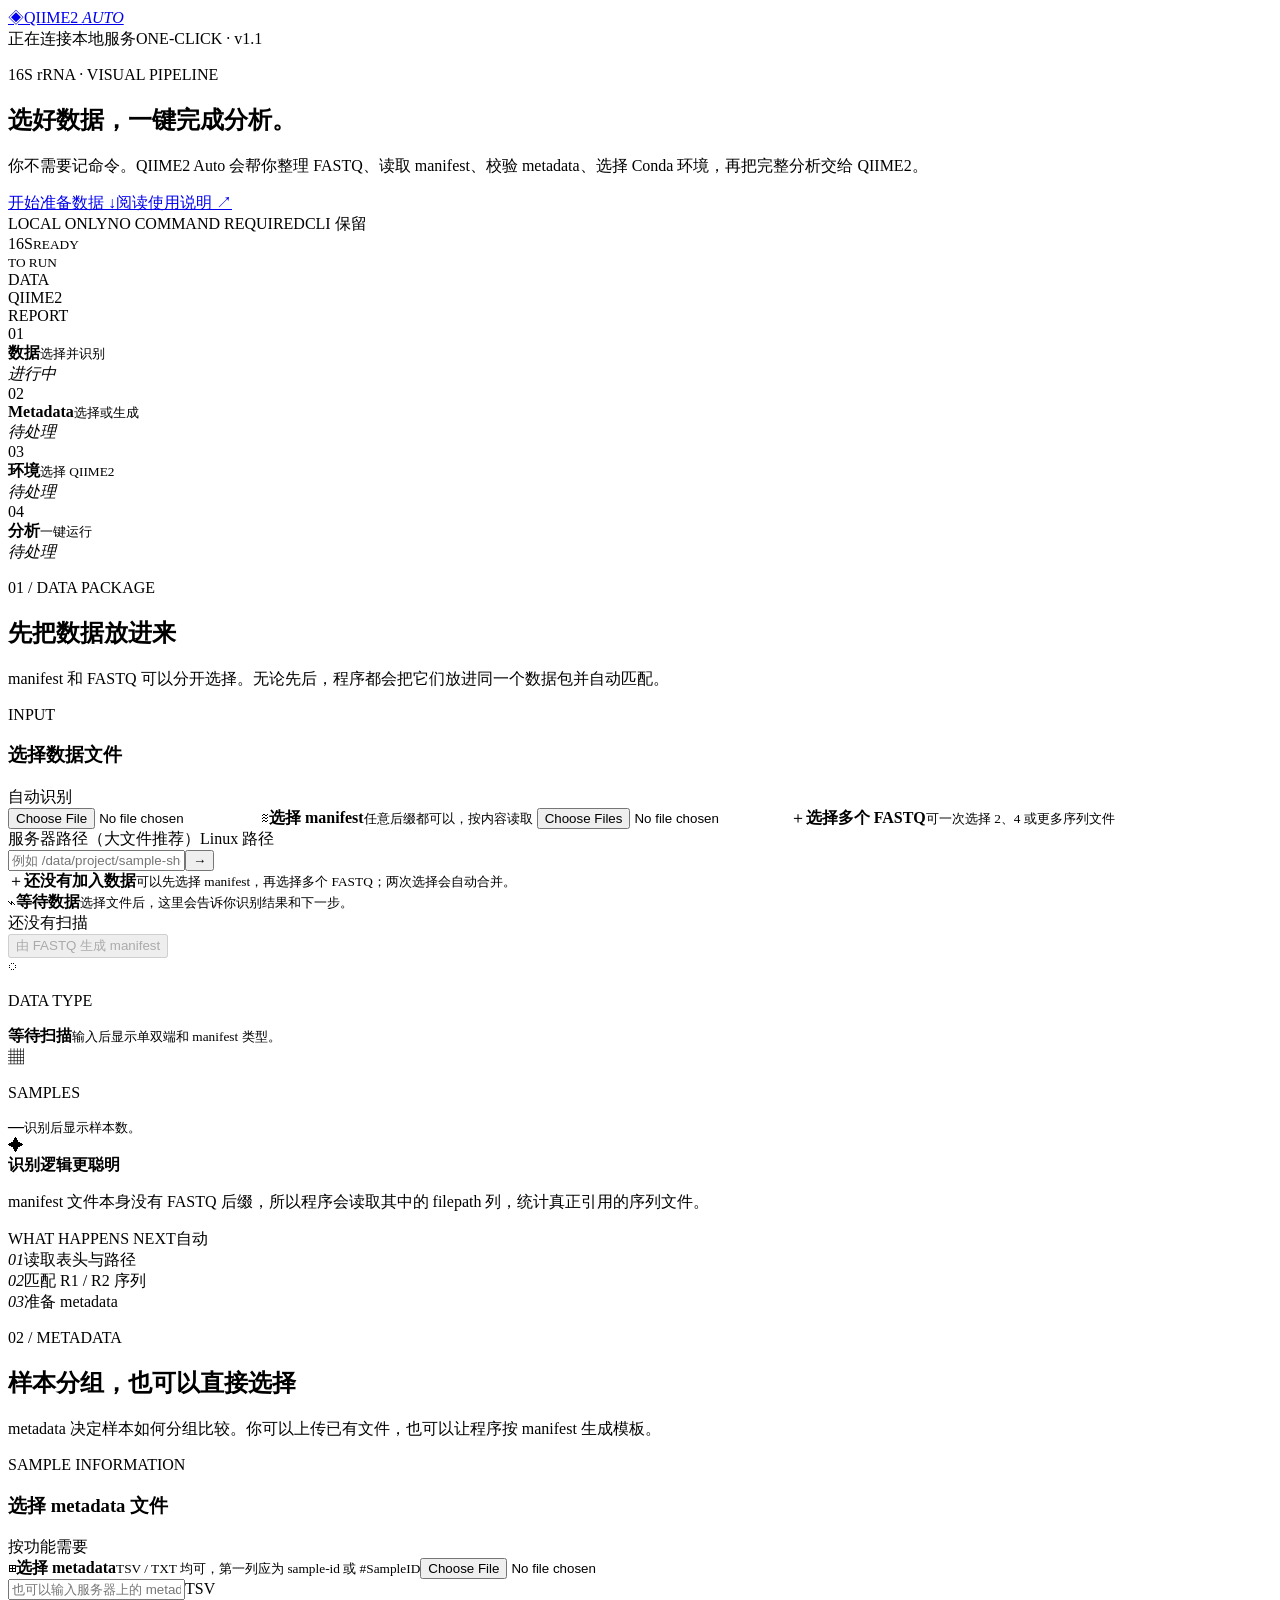
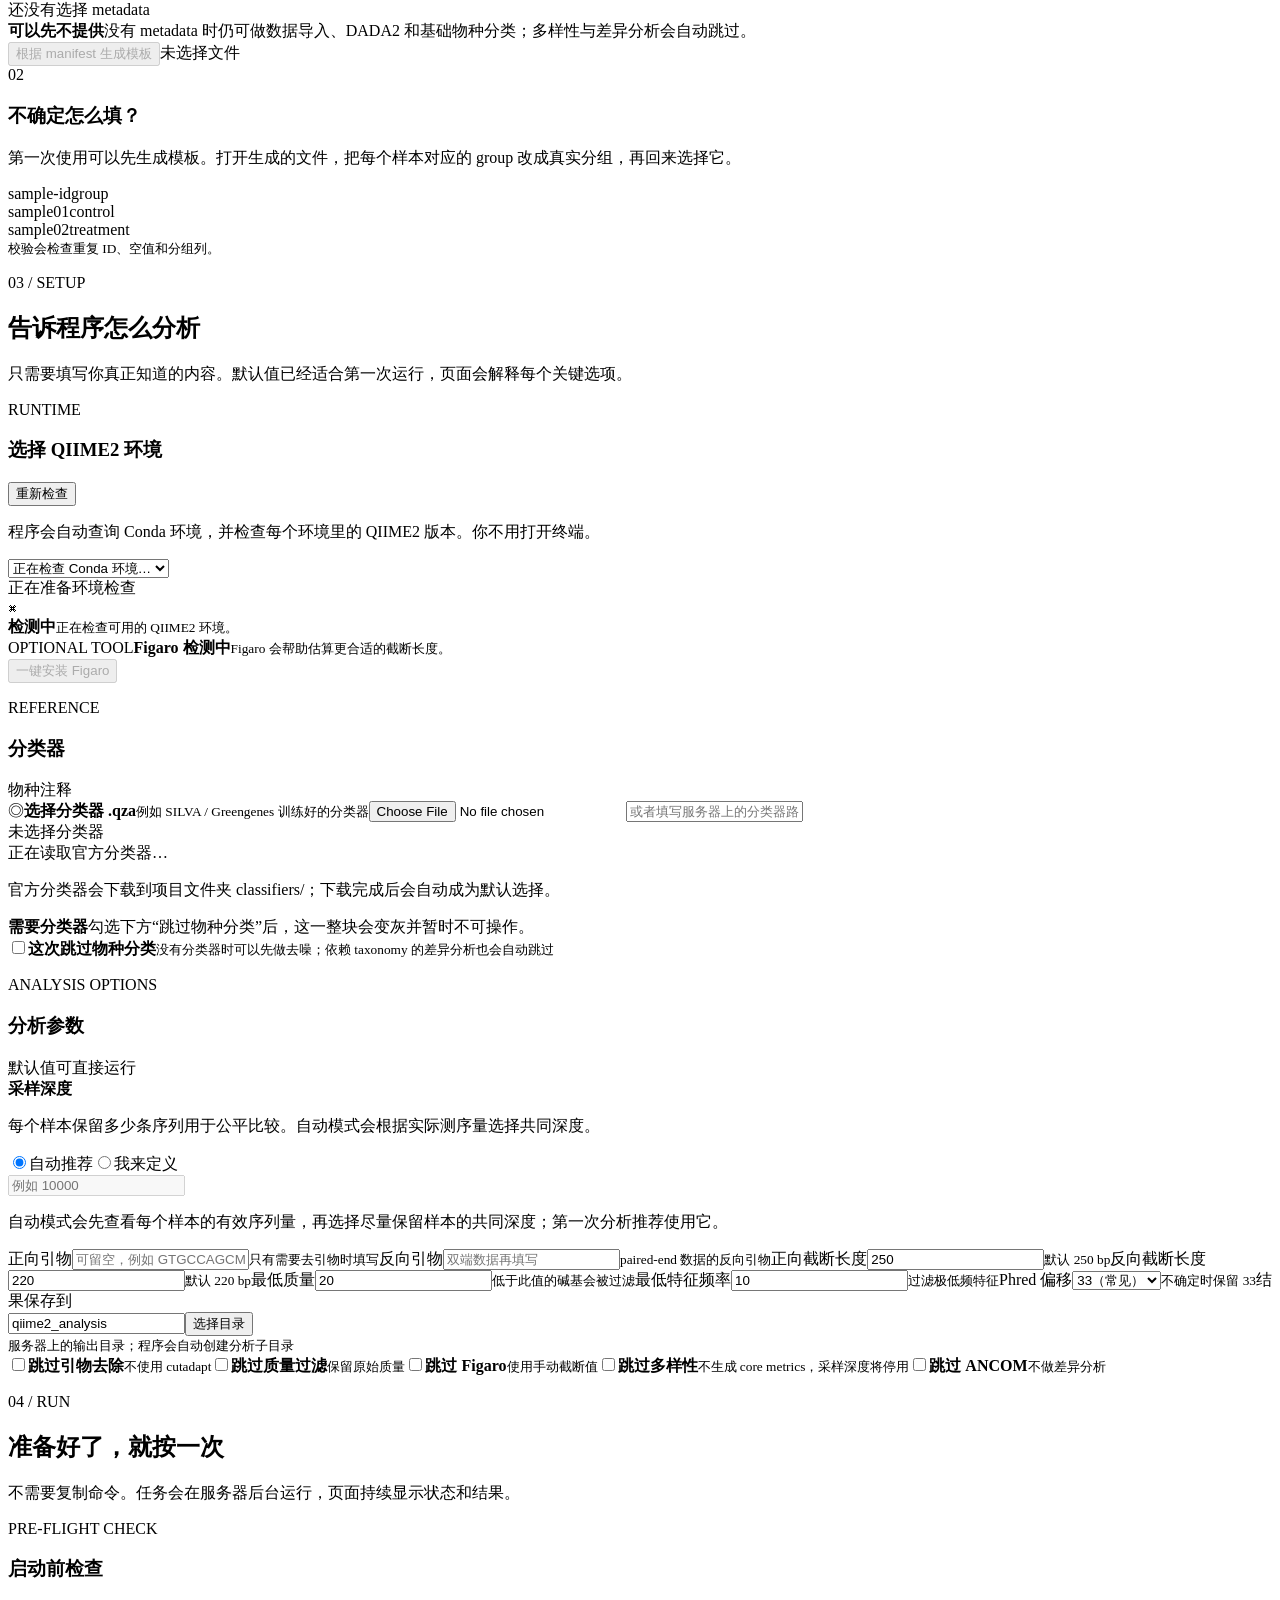
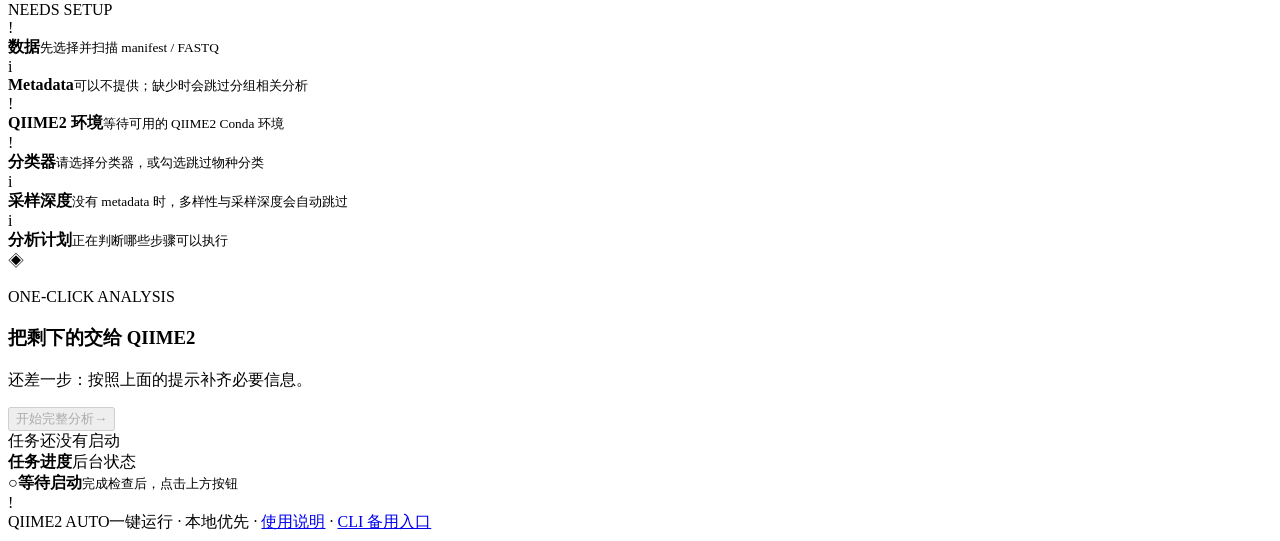
==== commit bb8cca76: "feat: add dependency-aware analysis preflight" ====
--- a/web/index.html
+++ b/web/index.html
@@ -78,10 +78,11 @@
       <div class="section-heading reveal"><div><p class="eyebrow">02 / METADATA</p><h2>样本分组，也可以直接选择</h2></div><p class="section-note">metadata 决定样本如何分组比较。你可以上传已有文件，也可以让程序按 manifest 生成模板。</p></div>
       <div class="metadata-layout">
         <article class="surface metadata-panel reveal delay-1">
-          <div class="panel-head"><div><p class="card-label">SAMPLE INFORMATION</p><h3>选择 metadata 文件</h3></div><span class="required-badge">分析必需</span></div>
+          <div class="panel-head"><div><p class="card-label">SAMPLE INFORMATION</p><h3>选择 metadata 文件</h3></div><span class="soft-badge">按功能需要</span></div>
           <label class="file-row"><span class="file-row-icon">⊞</span><span><strong>选择 metadata</strong><small>TSV / TXT 均可，第一列应为 sample-id 或 #SampleID</small></span><input id="metadataPicker" type="file"></label>
           <div class="path-row light-row"><input id="metadataPath" type="text" placeholder="也可以输入服务器上的 metadata 路径"><span class="path-check">TSV</span></div>
           <div class="validation-note" id="metadataValidation">还没有选择 metadata</div>
+          <div class="capability-note info" id="metadataCapability"><strong>可以先不提供</strong><span>没有 metadata 时仍可做数据导入、DADA2 和基础物种分类；多样性与差异分析会自动跳过。</span></div>
           <div class="metadata-actions"><button class="button button-dark" id="metadataButton" disabled>根据 manifest 生成模板</button><span id="metadataName">未选择文件</span></div>
         </article>
         <aside class="metadata-explain reveal delay-2"><div class="explain-number">02</div><h3>不确定怎么填？</h3><p>第一次使用可以先生成模板。打开生成的文件，把每个样本对应的 group 改成真实分组，再回来选择它。</p><div class="example-table"><div><span>sample-id</span><span>group</span></div><div><span>sample01</span><span>control</span></div><div><span>sample02</span><span>treatment</span></div></div><small>校验会检查重复 ID、空值和分组列。</small></aside>
@@ -119,28 +120,32 @@
 
         <article class="surface setup-card reference-card reveal delay-2">
           <div class="panel-head"><div><p class="card-label">REFERENCE</p><h3>分类器</h3></div><span class="soft-badge">物种注释</span></div>
-          <label class="file-row compact-file-row"><span class="file-row-icon">◎</span><span><strong>选择分类器 .qza</strong><small>例如 SILVA / Greengenes 训练好的分类器</small></span><input id="classifierPicker" type="file" accept=".qza"></label>
-          <input id="classifierPath" class="text-field" placeholder="或者填写服务器上的分类器路径">
-          <div class="selection-note" id="classifierName">未选择分类器</div>
-          <div class="classifier-catalog" id="classifierCatalog"><div class="catalog-loading">正在读取官方分类器…</div></div>
-          <p class="reference-note" id="classifierSourceNote">官方分类器会下载到项目文件夹 classifiers/；下载完成后会自动成为默认选择。</p>
+          <div id="classifierControls">
+            <label class="file-row compact-file-row"><span class="file-row-icon">◎</span><span><strong>选择分类器 .qza</strong><small>例如 SILVA / Greengenes 训练好的分类器</small></span><input id="classifierPicker" type="file" accept=".qza"></label>
+            <input id="classifierPath" class="text-field" placeholder="或者填写服务器上的分类器路径">
+            <div class="selection-note" id="classifierName">未选择分类器</div>
+            <div class="classifier-catalog" id="classifierCatalog"><div class="catalog-loading">正在读取官方分类器…</div></div>
+            <p class="reference-note" id="classifierSourceNote">官方分类器会下载到项目文件夹 classifiers/；下载完成后会自动成为默认选择。</p>
+          </div>
+          <div class="capability-note info" id="classifierDependencyNote"><strong>需要分类器</strong><span>勾选下方“跳过物种分类”后，这一整块会变灰并暂时不可操作。</span></div>
           <div class="divider"></div>
-          <label class="toggle-line"><input id="skipTaxonomy" type="checkbox"><span class="fake-check"></span><span><strong>这次跳过物种分类</strong><small>没有分类器时可以先做去噪和多样性分析</small></span></label>
+          <label class="toggle-line"><input id="skipTaxonomy" type="checkbox"><span class="fake-check"></span><span><strong>这次跳过物种分类</strong><small>没有分类器时可以先做去噪；依赖 taxonomy 的差异分析也会自动跳过</small></span></label>
         </article>
       </div>
 
       <article class="surface options-card reveal delay-3">
         <div class="panel-head"><div><p class="card-label">ANALYSIS OPTIONS</p><h3>分析参数</h3></div><span class="soft-badge">默认值可直接运行</span></div>
-        <div class="option-group sampling-group"><div class="option-copy"><strong>采样深度</strong><p>每个样本保留多少条序列用于公平比较。自动模式会根据实际测序量选择共同深度。</p></div><div class="sampling-control"><div class="segmented"><label><input type="radio" name="samplingMode" value="auto" checked><span>自动推荐</span></label><label><input type="radio" name="samplingMode" value="custom"><span>我来定义</span></label></div><input id="samplingDepth" class="text-field" type="number" min="1" placeholder="例如 10000" disabled><p class="field-help" id="samplingDepthHelp">自动模式会先查看每个样本的有效序列量，再选择尽量保留样本的共同深度；第一次分析推荐使用它。</p></div></div>
+        <div class="option-group sampling-group" id="samplingGroup"><div class="option-copy"><strong>采样深度</strong><p>每个样本保留多少条序列用于公平比较。自动模式会根据实际测序量选择共同深度。</p></div><div class="sampling-control"><div class="segmented"><label><input type="radio" name="samplingMode" value="auto" checked><span>自动推荐</span></label><label><input type="radio" name="samplingMode" value="custom"><span>我来定义</span></label></div><input id="samplingDepth" class="text-field" type="number" min="1" placeholder="例如 10000" disabled><p class="field-help" id="samplingDepthHelp">自动模式会先查看每个样本的有效序列量，再选择尽量保留样本的共同深度；第一次分析推荐使用它。</p></div></div>
         <div class="parameter-grid"><label>正向引物<input id="primerF" class="text-field" placeholder="可留空，例如 GTGCCAGCMGCCGCGGTAA"><small>只有需要去引物时填写</small></label><label>反向引物<input id="primerR" class="text-field" placeholder="双端数据再填写"><small>paired-end 数据的反向引物</small></label><label>正向截断长度<input id="truncLenF" class="text-field" type="number" value="250" min="1"><small>默认 250 bp</small></label><label>反向截断长度<input id="truncLenR" class="text-field" type="number" value="220" min="1"><small>默认 220 bp</small></label><label>最低质量<input id="minQuality" class="text-field" type="number" value="20" min="0"><small>低于此值的碱基会被过滤</small></label><label>最低特征频率<input id="minFrequency" class="text-field" type="number" value="10" min="0"><small>过滤极低频特征</small></label><label>Phred 偏移<select id="phredOffset" class="select-field"><option value="33">33（常见）</option><option value="64">64</option></select><small>不确定时保留 33</small></label><label>结果保存到<div class="path-row option-path"><input id="outputPath" class="text-field" value="qiime2_analysis" placeholder="例如 /data/results"><button class="subtle-button" id="outputPickerButton" type="button">选择目录</button></div><small>服务器上的输出目录；程序会自动创建分析子目录</small></label></div>
-        <div class="toggle-grid"><label class="toggle-line"><input id="noTrim" type="checkbox"><span class="fake-check"></span><span><strong>跳过引物去除</strong><small>不使用 cutadapt</small></span></label><label class="toggle-line"><input id="noFilter" type="checkbox"><span class="fake-check"></span><span><strong>跳过质量过滤</strong><small>保留原始质量</small></span></label><label class="toggle-line"><input id="noFigaro" type="checkbox"><span class="fake-check"></span><span><strong>跳过 Figaro</strong><small>使用手动截断值</small></span></label><label class="toggle-line"><input id="skipDiversity" type="checkbox"><span class="fake-check"></span><span><strong>跳过多样性</strong><small>不生成 core metrics</small></span></label><label class="toggle-line"><input id="skipAncom" type="checkbox"><span class="fake-check"></span><span><strong>跳过 ANCOM</strong><small>不做差异分析</small></span></label></div>
+        <div class="toggle-grid"><label class="toggle-line"><input id="noTrim" type="checkbox"><span class="fake-check"></span><span><strong>跳过引物去除</strong><small>不使用 cutadapt</small></span></label><label class="toggle-line"><input id="noFilter" type="checkbox"><span class="fake-check"></span><span><strong>跳过质量过滤</strong><small>保留原始质量</small></span></label><label class="toggle-line"><input id="noFigaro" type="checkbox"><span class="fake-check"></span><span><strong>跳过 Figaro</strong><small>使用手动截断值</small></span></label><label class="toggle-line"><input id="skipDiversity" type="checkbox"><span class="fake-check"></span><span><strong>跳过多样性</strong><small>不生成 core metrics，采样深度将停用</small></span></label><label class="toggle-line"><input id="skipAncom" type="checkbox"><span class="fake-check"></span><span><strong>跳过 ANCOM</strong><small id="skipAncomHelp">不做差异分析</small></span></label></div>
+        <div class="plan-notice" id="planNotice" hidden></div>
       </article>
     </section>
 
     <section class="section run-section" id="run-section">
       <div class="section-heading reveal"><div><p class="eyebrow">04 / RUN</p><h2>准备好了，就按一次</h2></div><p class="section-note">不需要复制命令。任务会在服务器后台运行，页面持续显示状态和结果。</p></div>
       <div class="run-layout">
-        <article class="surface readiness-card reveal delay-1"><div class="panel-head"><div><p class="card-label">PRE-FLIGHT CHECK</p><h3>启动前检查</h3></div><span id="readyBadge" class="ready-badge warn">NEEDS SETUP</span></div><div class="readiness-list"><div class="readiness-item warn" data-check="data"><span class="check-dot">!</span><div><strong>数据</strong><small class="check-copy">先选择并扫描 manifest / FASTQ</small></div></div><div class="readiness-item warn" data-check="metadata"><span class="check-dot">!</span><div><strong>Metadata</strong><small class="check-copy">请选择或生成 metadata，并完成校验</small></div></div><div class="readiness-item warn" data-check="runtime"><span class="check-dot">!</span><div><strong>QIIME2 环境</strong><small class="check-copy">等待可用的 QIIME2 Conda 环境</small></div></div><div class="readiness-item warn" data-check="classifier"><span class="check-dot">!</span><div><strong>分类器</strong><small class="check-copy">请选择分类器，或勾选跳过物种分类</small></div></div><div class="readiness-item good" data-check="sampling"><span class="check-dot">✓</span><div><strong>采样深度</strong><small class="check-copy">自动计算，适合首次分析</small></div></div></div></article>
+        <article class="surface readiness-card reveal delay-1"><div class="panel-head"><div><p class="card-label">PRE-FLIGHT CHECK</p><h3>启动前检查</h3></div><span id="readyBadge" class="ready-badge warn">NEEDS SETUP</span></div><div class="readiness-list"><div class="readiness-item warn" data-check="data"><span class="check-dot">!</span><div><strong>数据</strong><small class="check-copy">先选择并扫描 manifest / FASTQ</small></div></div><div class="readiness-item info" data-check="metadata"><span class="check-dot">i</span><div><strong>Metadata</strong><small class="check-copy">可以不提供；缺少时会跳过分组相关分析</small></div></div><div class="readiness-item warn" data-check="runtime"><span class="check-dot">!</span><div><strong>QIIME2 环境</strong><small class="check-copy">等待可用的 QIIME2 Conda 环境</small></div></div><div class="readiness-item warn" data-check="classifier"><span class="check-dot">!</span><div><strong>分类器</strong><small class="check-copy">请选择分类器，或勾选跳过物种分类</small></div></div><div class="readiness-item info" data-check="sampling"><span class="check-dot">i</span><div><strong>采样深度</strong><small class="check-copy">没有 metadata 时，多样性与采样深度会自动跳过</small></div></div><div class="readiness-item info" data-check="analysis"><span class="check-dot">i</span><div><strong>分析计划</strong><small class="check-copy">正在判断哪些步骤可以执行</small></div></div></div><div class="preflight-plan" id="preflightPlan" hidden></div></article>
         <article class="surface run-card reveal delay-2"><div class="run-card-glow"></div><div class="run-card-content"><span class="run-orbit">◈</span><p class="card-label">ONE-CLICK ANALYSIS</p><h3>把剩下的交给 QIIME2</h3><p id="runHint">还差一步：按照上面的提示补齐必要信息。</p><button class="button button-primary run-button" id="runButton" disabled><span>开始完整分析</span><b>→</b></button><div id="runStatus" class="run-status">任务还没有启动</div></div></article>
       </div>
       <div class="run-progress surface"><div class="progress-head"><strong>任务进度</strong><span>后台状态</span></div><div class="run-steps" id="runSteps"><div class="run-step idle"><span>○</span><strong>等待启动</strong><small>完成检查后，点击上方按钮</small></div></div></div>
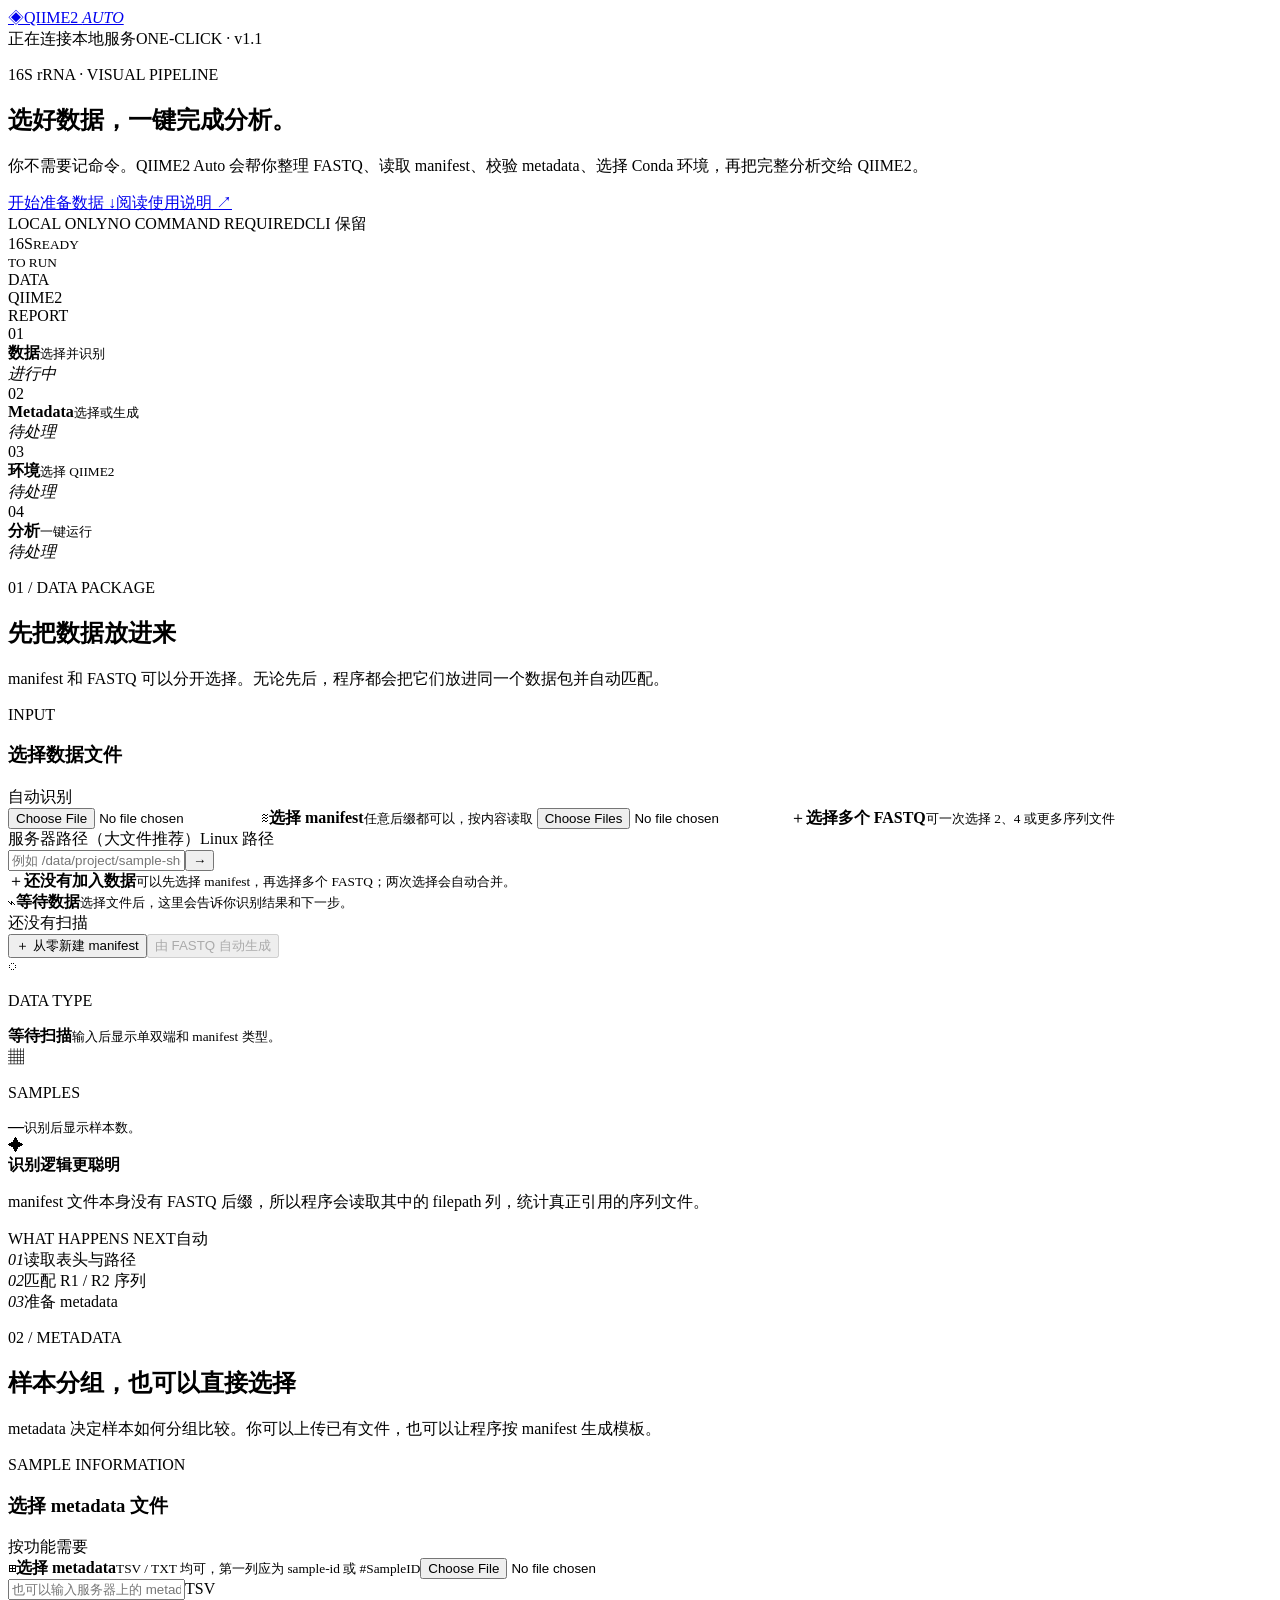
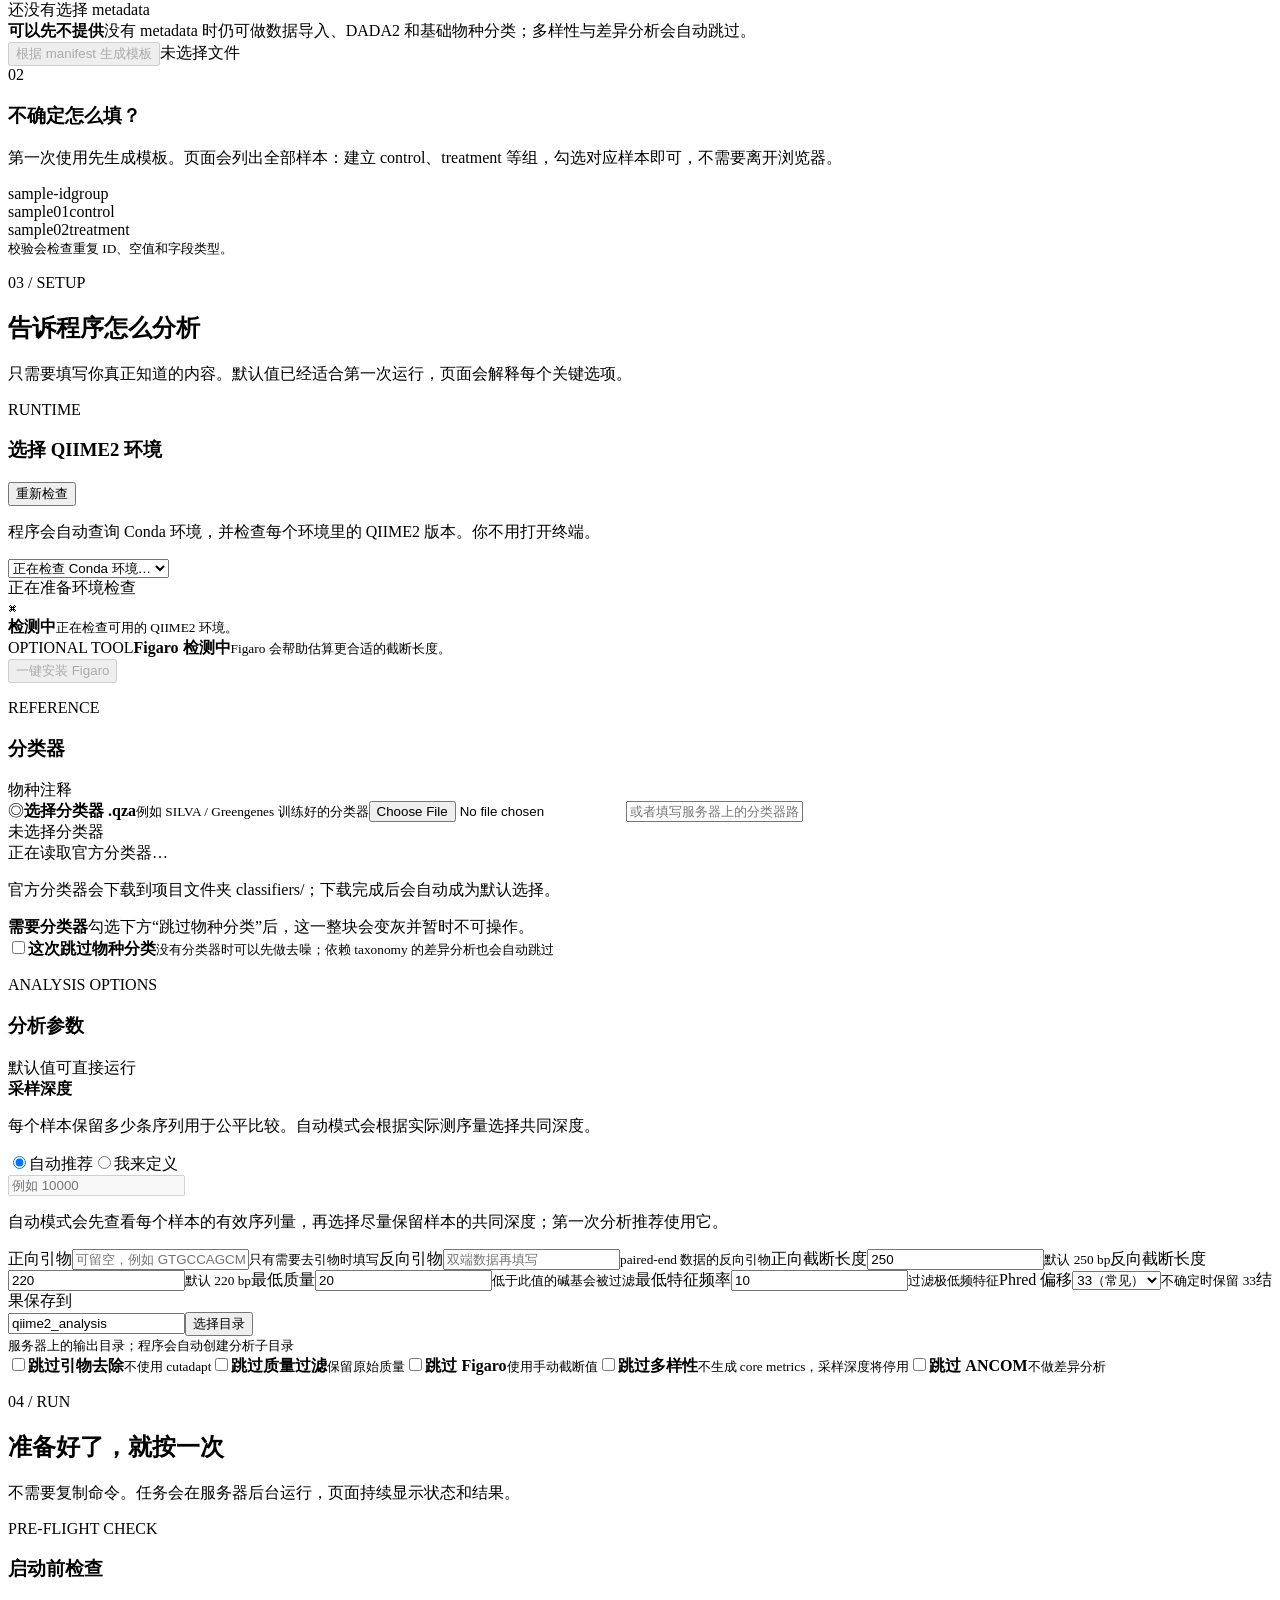
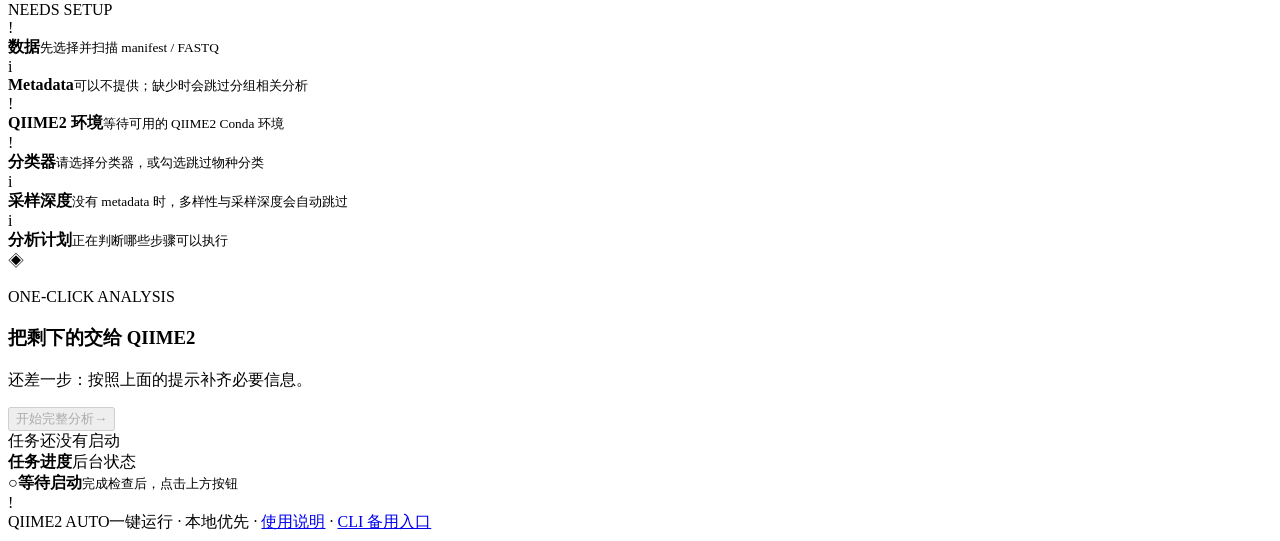
==== commit c900330b: "feat: redesign metadata and manifest editors" ====
--- a/web/index.html
+++ b/web/index.html
@@ -54,7 +54,7 @@
           <div class="path-row"><input id="inputPath" type="text" placeholder="例如 /data/project/sample-sheet.weird 或 /data/fastq"><button class="icon-button" id="scanButton" title="检查路径">→</button></div>
           <div class="selected-files" id="selectedFiles"><span class="file-badge">＋</span><span><strong>还没有加入数据</strong><small>可以先选择 manifest，再选择多个 FASTQ；两次选择会自动合并。</small></span></div>
           <div class="scan-result empty" id="scanResult"><span class="scan-icon">⌁</span><span><strong>等待数据</strong><small>选择文件后，这里会告诉你识别结果和下一步。</small></span></div>
-          <div class="input-footer"><span class="inline-status" id="inputStatus">还没有扫描</span><div class="small-actions"><button class="subtle-button" id="manifestButton" disabled>由 FASTQ 生成 manifest</button></div></div>
+          <div class="input-footer"><span class="inline-status" id="inputStatus">还没有扫描</span><div class="small-actions"><button class="subtle-button" id="manifestCreateButton">＋ 从零新建 manifest</button><button class="subtle-button" id="manifestButton" disabled>由 FASTQ 自动生成</button></div></div>
         </article>
         <aside class="data-side reveal delay-2">
           <div class="metric-grid">
@@ -65,12 +65,17 @@
           <div class="quick-flow"><div class="quick-flow-title"><span>WHAT HAPPENS NEXT</span><span>自动</span></div><div><i>01</i><span>读取表头与路径</span></div><div><i>02</i><span>匹配 R1 / R2 序列</span></div><div><i>03</i><span>准备 metadata</span></div></div>
         </aside>
       </div>
-      <article class="surface editor-card reveal" id="manifestEditorCard" hidden>
-        <div class="panel-head"><div><p class="card-label">MANIFEST EDITOR</p><h3>预览并修正 manifest</h3></div><span class="soft-badge" id="manifestEditorBadge">等待 manifest</span></div>
-        <p class="help-text">你可以直接修改样本 ID 和每个 R1 / R2 路径。保存前程序会检查重复样本和空路径；路径是否存在会在表格右侧提示。</p>
+      <article class="surface editor-card manifest-workbench reveal" id="manifestEditorCard" hidden>
+        <div class="panel-head"><div><p class="card-label">MANIFEST STUDIO</p><h3>建立、检查并直接使用 manifest</h3></div><span class="soft-badge" id="manifestEditorBadge">新建文件</span></div>
+        <p class="help-text">你可以从零建立，也可以修改已打开的 manifest。双端样本需要 R1 和 R2 两条绝对路径；单端样本只需要一条。保存成功后，这个文件会立即成为本次分析输入。</p>
+        <div class="manifest-setup">
+          <label><span>测序类型</span><select id="manifestTypeSelect" class="select-field"><option value="manifest_paired">双端 paired-end（R1 + R2）</option><option value="manifest_single">单端 single-end</option></select></label>
+          <label><span>保存到服务器</span><input id="manifestSavePath" class="text-field" value="prepared/manifest.tsv" placeholder="例如 /data/project/manifest.tsv"></label>
+          <div class="manifest-guide"><b>01</b><span>填写样本与 FASTQ 路径</span><b>02</b><span>检查状态</span><b>03</b><span>保存并使用</span></div>
+        </div>
         <div class="editor-summary" id="manifestEditorSummary">选择 manifest 后显示表格。</div>
         <div class="table-scroll"><table class="editable-table" id="manifestEditorTable"></table></div>
-        <div class="editor-actions"><div class="small-actions"><button class="subtle-button" id="manifestAddRowButton">＋ 添加样本</button><button class="subtle-button" id="manifestPreviewButton">重新读取</button></div><button class="button button-dark" id="manifestSaveButton">保存 manifest</button></div>
+        <div class="editor-actions"><div class="small-actions"><button class="subtle-button" id="manifestAddRowButton">＋ 添加样本</button><button class="subtle-button" id="manifestPreviewButton">撤销未保存修改</button></div><button class="button button-dark" id="manifestSaveButton">保存并立即使用 →</button></div>
       </article>
     </section>
 
@@ -85,15 +90,31 @@
           <div class="capability-note info" id="metadataCapability"><strong>可以先不提供</strong><span>没有 metadata 时仍可做数据导入、DADA2 和基础物种分类；多样性与差异分析会自动跳过。</span></div>
           <div class="metadata-actions"><button class="button button-dark" id="metadataButton" disabled>根据 manifest 生成模板</button><span id="metadataName">未选择文件</span></div>
         </article>
-        <aside class="metadata-explain reveal delay-2"><div class="explain-number">02</div><h3>不确定怎么填？</h3><p>第一次使用可以先生成模板。打开生成的文件，把每个样本对应的 group 改成真实分组，再回来选择它。</p><div class="example-table"><div><span>sample-id</span><span>group</span></div><div><span>sample01</span><span>control</span></div><div><span>sample02</span><span>treatment</span></div></div><small>校验会检查重复 ID、空值和分组列。</small></aside>
+        <aside class="metadata-explain reveal delay-2"><div class="explain-number">02</div><h3>不确定怎么填？</h3><p>第一次使用先生成模板。页面会列出全部样本：建立 control、treatment 等组，勾选对应样本即可，不需要离开浏览器。</p><div class="example-table"><div><span>sample-id</span><span>group</span></div><div><span>sample01</span><span>control</span></div><div><span>sample02</span><span>treatment</span></div></div><small>校验会检查重复 ID、空值和字段类型。</small></aside>
       </div>
       <article class="surface editor-card metadata-editor-card reveal" id="metadataEditorCard" hidden>
-        <div class="panel-head"><div><p class="card-label">METADATA EDITOR</p><h3>给每个样本安排分组</h3></div><span class="soft-badge" id="metadataEditorBadge">等待 metadata</span></div>
-        <p class="help-text">最简单的用法：先新建几个组，再在表格里为每个样本选择组。你也可以添加时间点、地点、处理方式等列；数值列用于年龄、浓度等连续数据。</p>
-        <div class="group-toolbar"><div><span class="toolbar-label">分组值</span><div class="group-list" id="groupList"></div></div><div class="group-create"><input id="groupNameInput" class="text-field" placeholder="例如 control / treatment"><button class="subtle-button" id="addGroupButton">＋ 新建组</button></div></div>
+        <div class="panel-head"><div><p class="card-label">METADATA STUDIO</p><h3>用样本建立实验设计</h3></div><span class="soft-badge" id="metadataEditorBadge">等待 metadata</span></div>
+        <p class="help-text">先在左侧创建组并勾选属于这个组的样本；再按研究需要添加字段。QIIME 2 不强制固定列，下面只是常见、实用的模板。</p>
+        <div class="metadata-workspace">
+          <section class="group-builder">
+            <div class="workbench-heading"><span class="workbench-number">01</span><div><strong>建立分组</strong><small>输入组名，再选择属于它的样本</small></div></div>
+            <input id="groupNameInput" class="text-field" placeholder="组名，例如 control / treatment">
+            <div class="sample-tools"><input id="groupSampleSearch" class="text-field" placeholder="搜索样本 ID"><button class="micro-button" id="selectUnassignedSamples" type="button">只选未分组</button><button class="micro-button" id="selectAllSamples" type="button">全选</button><button class="micro-button" id="clearSampleSelection" type="button">清空</button></div>
+            <div class="sample-picker" id="groupSamplePicker"></div>
+            <button class="button button-dark assign-button" id="addGroupButton">创建组并分配所选样本</button>
+            <div class="group-overview"><span class="toolbar-label">现有组别</span><div class="group-list" id="groupList"></div></div>
+          </section>
+          <section class="column-library">
+            <div class="workbench-heading"><span class="workbench-number">02</span><div><strong>添加研究信息</strong><small>选择常用字段，类型已替你设置</small></div></div>
+            <div class="column-templates" id="metadataColumnTemplates"></div>
+            <button class="subtle-button custom-column-toggle" id="metadataAddColumnButton">＋ 自定义字段</button>
+            <div class="custom-column-form" id="customColumnForm" hidden><input id="customColumnName" class="text-field" placeholder="自定义列名"><select id="customColumnType" class="select-field"><option value="categorical">分类 categorical</option><option value="numeric">数值 numeric</option></select><button class="button button-dark" id="confirmCustomColumn">添加</button></div>
+            <div class="qiime-note"><span>i</span><p><strong>分类还是数值？</strong>组别、时间点、地点通常选“分类”；年龄、pH、温度等连续测量值选“数值”。</p></div>
+          </section>
+        </div>
         <div class="editor-summary" id="metadataEditorSummary">选择 metadata 后显示表格。</div>
         <div class="table-scroll"><table class="editable-table" id="metadataEditorTable"></table></div>
-        <div class="editor-actions"><div class="small-actions"><button class="subtle-button" id="metadataAddColumnButton">＋ 添加列</button><button class="subtle-button" id="metadataPreviewButton">重新读取</button></div><div class="small-actions"><button class="subtle-button" id="metadataValidateButton">校验</button><button class="button button-dark" id="metadataSaveButton">保存 metadata</button></div></div>
+        <div class="editor-actions"><div class="small-actions"><button class="subtle-button" id="metadataPreviewButton">撤销未保存修改</button></div><div class="small-actions"><button class="subtle-button" id="metadataValidateButton">校验</button><button class="button button-dark" id="metadataSaveButton">保存并用于分析 →</button></div></div>
       </article>
     </section>
 
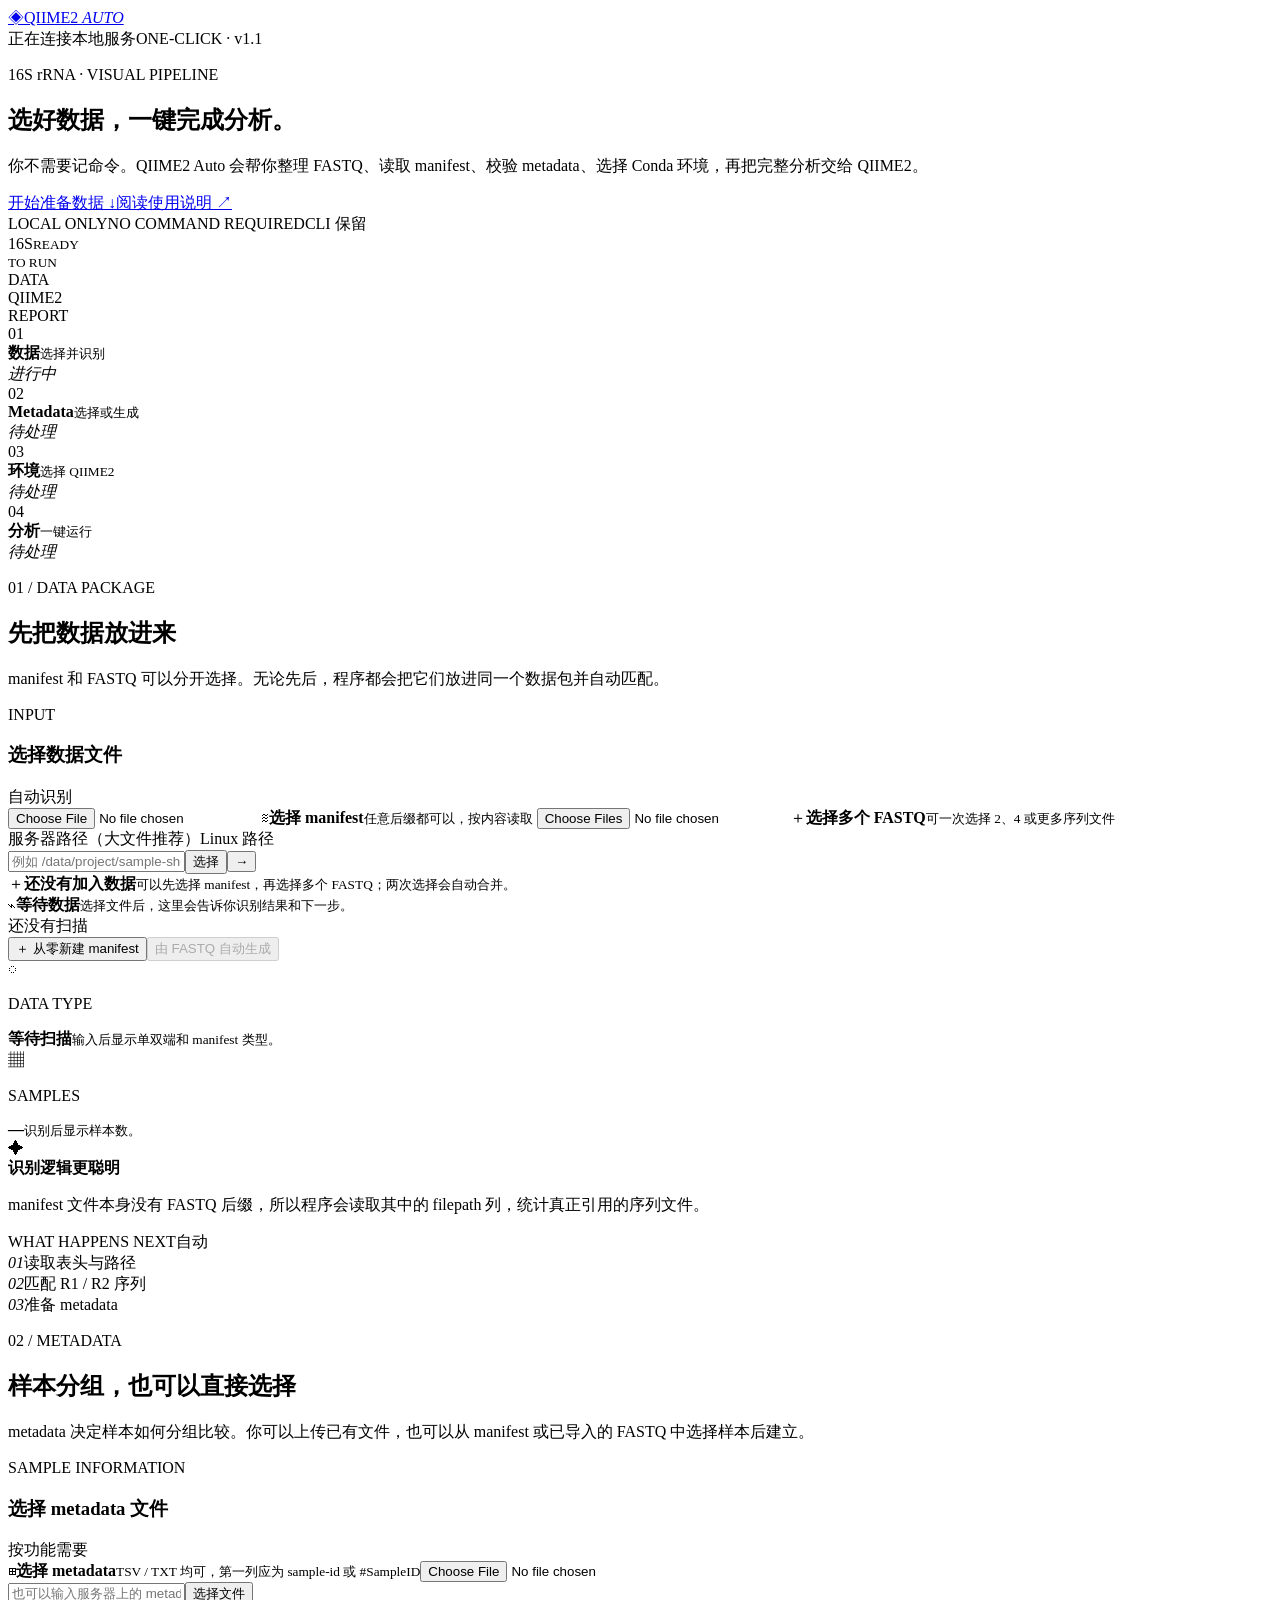
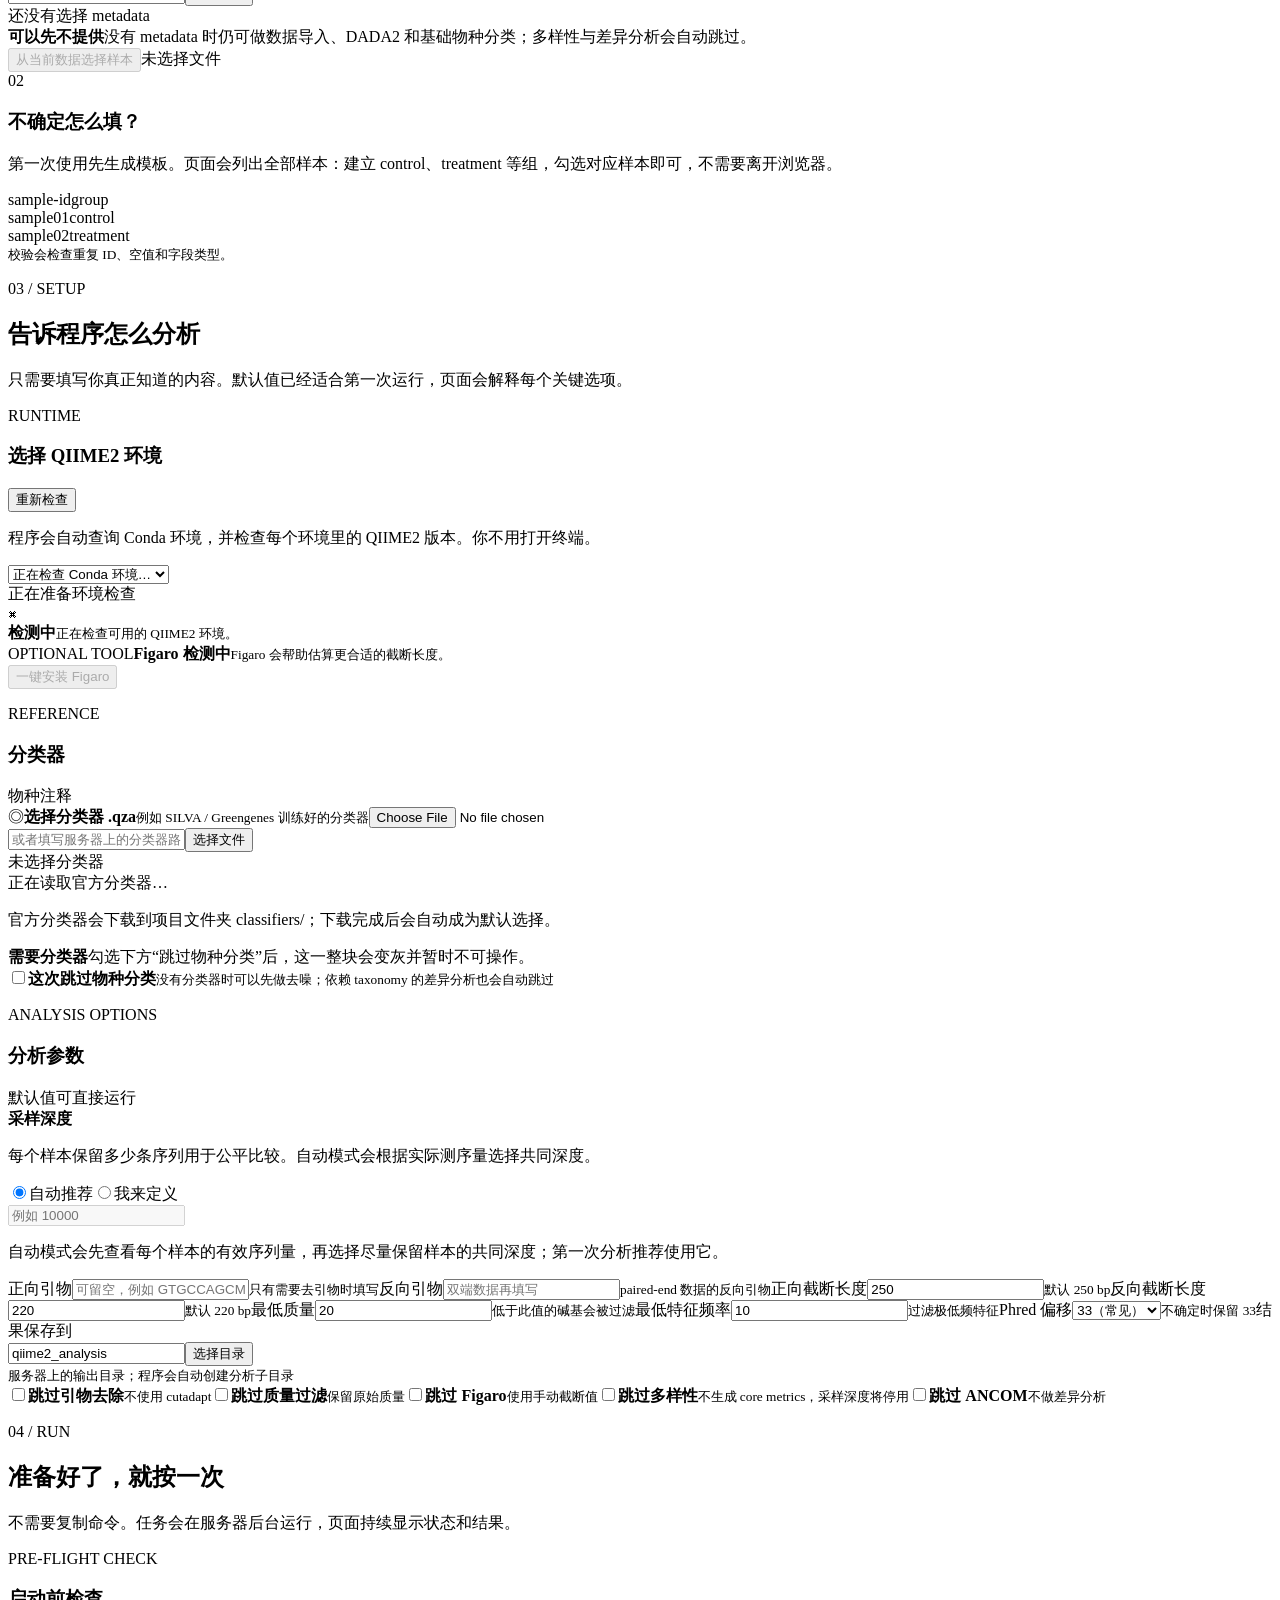
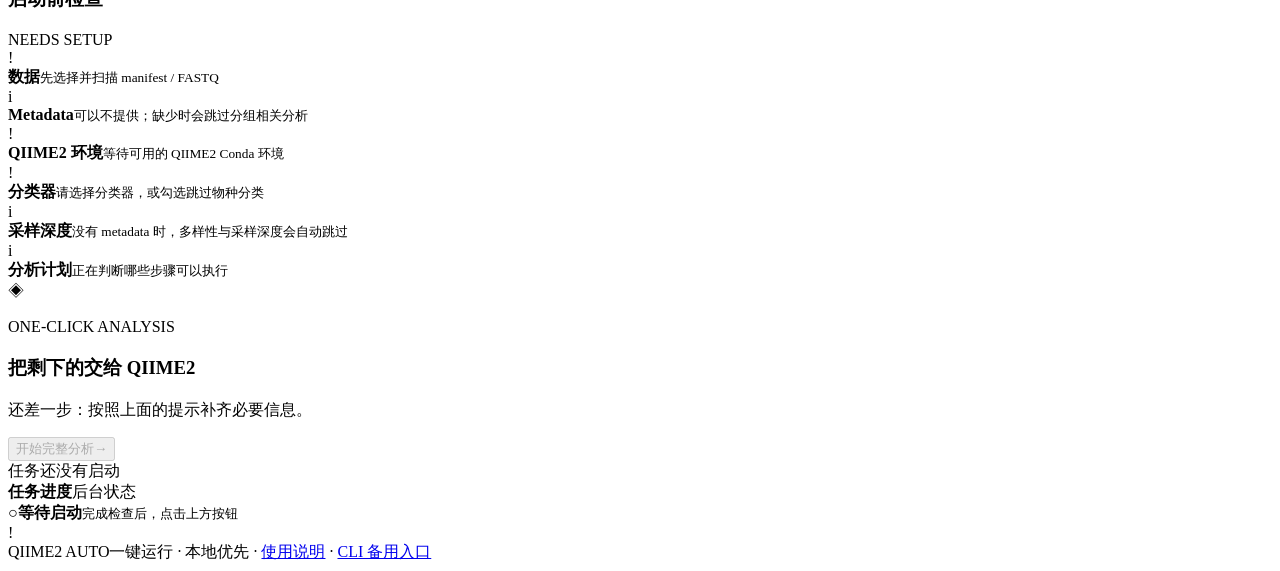
==== commit 6b0ce7fa: "feat: add unified path pickers and 2026 qiime install" ====
--- a/web/index.html
+++ b/web/index.html
@@ -51,7 +51,7 @@
             <label class="picker-tile picker-tile-accent"><input id="fastqPicker" type="file" multiple accept=".fastq,.fq,.fastq.gz,.fq.gz,.gz"><span class="picker-symbol">＋</span><strong>选择多个 FASTQ</strong><small>可一次选择 2、4 或更多序列文件</small></label>
           </div>
           <div class="path-label"><span>服务器路径（大文件推荐）</span><span class="path-hint">Linux 路径</span></div>
-          <div class="path-row"><input id="inputPath" type="text" placeholder="例如 /data/project/sample-sheet.weird 或 /data/fastq"><button class="icon-button" id="scanButton" title="检查路径">→</button></div>
+          <div class="path-row"><input id="inputPath" type="text" placeholder="例如 /data/project/sample-sheet.weird 或 /data/fastq"><button class="path-picker-button" id="inputPathPickerButton" type="button">选择</button><button class="icon-button" id="scanButton" title="检查路径">→</button></div>
           <div class="selected-files" id="selectedFiles"><span class="file-badge">＋</span><span><strong>还没有加入数据</strong><small>可以先选择 manifest，再选择多个 FASTQ；两次选择会自动合并。</small></span></div>
           <div class="scan-result empty" id="scanResult"><span class="scan-icon">⌁</span><span><strong>等待数据</strong><small>选择文件后，这里会告诉你识别结果和下一步。</small></span></div>
           <div class="input-footer"><span class="inline-status" id="inputStatus">还没有扫描</span><div class="small-actions"><button class="subtle-button" id="manifestCreateButton">＋ 从零新建 manifest</button><button class="subtle-button" id="manifestButton" disabled>由 FASTQ 自动生成</button></div></div>
@@ -70,7 +70,7 @@
         <p class="help-text">你可以从零建立，也可以修改已打开的 manifest。双端样本需要 R1 和 R2 两条绝对路径；单端样本只需要一条。保存成功后，这个文件会立即成为本次分析输入。</p>
         <div class="manifest-setup">
           <label><span>测序类型</span><select id="manifestTypeSelect" class="select-field"><option value="manifest_paired">双端 paired-end（R1 + R2）</option><option value="manifest_single">单端 single-end</option></select></label>
-          <label><span>保存到服务器</span><input id="manifestSavePath" class="text-field" value="prepared/manifest.tsv" placeholder="例如 /data/project/manifest.tsv"></label>
+          <label><span>保存到服务器</span><div class="path-input-group"><input id="manifestSavePath" class="text-field" value="prepared/manifest.tsv" placeholder="例如 /data/project/manifest.tsv"><button class="path-picker-button" id="manifestSavePathPickerButton" type="button">选择目录</button></div></label>
           <div class="manifest-guide"><b>01</b><span>填写样本与 FASTQ 路径</span><b>02</b><span>检查状态</span><b>03</b><span>保存并使用</span></div>
         </div>
         <div class="editor-summary" id="manifestEditorSummary">选择 manifest 后显示表格。</div>
@@ -80,21 +80,27 @@
     </section>
 
     <section class="section section-light" id="metadata-section">
-      <div class="section-heading reveal"><div><p class="eyebrow">02 / METADATA</p><h2>样本分组，也可以直接选择</h2></div><p class="section-note">metadata 决定样本如何分组比较。你可以上传已有文件，也可以让程序按 manifest 生成模板。</p></div>
+      <div class="section-heading reveal"><div><p class="eyebrow">02 / METADATA</p><h2>样本分组，也可以直接选择</h2></div><p class="section-note">metadata 决定样本如何分组比较。你可以上传已有文件，也可以从 manifest 或已导入的 FASTQ 中选择样本后建立。</p></div>
       <div class="metadata-layout">
         <article class="surface metadata-panel reveal delay-1">
           <div class="panel-head"><div><p class="card-label">SAMPLE INFORMATION</p><h3>选择 metadata 文件</h3></div><span class="soft-badge">按功能需要</span></div>
           <label class="file-row"><span class="file-row-icon">⊞</span><span><strong>选择 metadata</strong><small>TSV / TXT 均可，第一列应为 sample-id 或 #SampleID</small></span><input id="metadataPicker" type="file"></label>
-          <div class="path-row light-row"><input id="metadataPath" type="text" placeholder="也可以输入服务器上的 metadata 路径"><span class="path-check">TSV</span></div>
+          <div class="path-row light-row"><input id="metadataPath" type="text" placeholder="也可以输入服务器上的 metadata 路径"><button class="path-picker-button" id="metadataPathPickerButton" type="button">选择文件</button></div>
           <div class="validation-note" id="metadataValidation">还没有选择 metadata</div>
           <div class="capability-note info" id="metadataCapability"><strong>可以先不提供</strong><span>没有 metadata 时仍可做数据导入、DADA2 和基础物种分类；多样性与差异分析会自动跳过。</span></div>
-          <div class="metadata-actions"><button class="button button-dark" id="metadataButton" disabled>根据 manifest 生成模板</button><span id="metadataName">未选择文件</span></div>
+          <div class="metadata-actions"><button class="button button-dark" id="metadataButton" disabled>从当前数据选择样本</button><span id="metadataName">未选择文件</span></div>
         </article>
         <aside class="metadata-explain reveal delay-2"><div class="explain-number">02</div><h3>不确定怎么填？</h3><p>第一次使用先生成模板。页面会列出全部样本：建立 control、treatment 等组，勾选对应样本即可，不需要离开浏览器。</p><div class="example-table"><div><span>sample-id</span><span>group</span></div><div><span>sample01</span><span>control</span></div><div><span>sample02</span><span>treatment</span></div></div><small>校验会检查重复 ID、空值和字段类型。</small></aside>
       </div>
       <article class="surface editor-card metadata-editor-card reveal" id="metadataEditorCard" hidden>
         <div class="panel-head"><div><p class="card-label">METADATA STUDIO</p><h3>用样本建立实验设计</h3></div><span class="soft-badge" id="metadataEditorBadge">等待 metadata</span></div>
         <p class="help-text">先在左侧创建组并勾选属于这个组的样本；再按研究需要添加字段。QIIME 2 不强制固定列，下面只是常见、实用的模板。</p>
+        <section class="metadata-sample-source">
+          <div class="workbench-heading"><span class="workbench-number">00</span><div><strong>选择参与分析的样本</strong><small id="metadataSourceHint">从 manifest 或已导入 FASTQ 自动读取，也可以自定义添加</small></div></div>
+          <label class="source-save-path"><span>metadata 保存到服务器</span><div class="path-input-group"><input id="metadataSavePath" class="text-field" placeholder="例如 /data/project/metadata.tsv"><button class="path-picker-button" id="metadataSavePathPickerButton" type="button">选择目录</button></div></label>
+          <div class="source-sample-list" id="metadataSourceSamples"></div>
+          <div class="source-sample-actions"><button class="subtle-button" id="applyInputSamplesButton" type="button">应用样本选择</button><button class="subtle-button" id="metadataAddRowButton" type="button">＋ 自定义样本</button></div>
+        </section>
         <div class="metadata-workspace">
           <section class="group-builder">
             <div class="workbench-heading"><span class="workbench-number">01</span><div><strong>建立分组</strong><small>输入组名，再选择属于它的样本</small></div></div>
@@ -143,7 +149,7 @@
           <div class="panel-head"><div><p class="card-label">REFERENCE</p><h3>分类器</h3></div><span class="soft-badge">物种注释</span></div>
           <div id="classifierControls">
             <label class="file-row compact-file-row"><span class="file-row-icon">◎</span><span><strong>选择分类器 .qza</strong><small>例如 SILVA / Greengenes 训练好的分类器</small></span><input id="classifierPicker" type="file" accept=".qza"></label>
-            <input id="classifierPath" class="text-field" placeholder="或者填写服务器上的分类器路径">
+            <div class="path-input-group"><input id="classifierPath" class="text-field" placeholder="或者填写服务器上的分类器路径"><button class="path-picker-button" id="classifierPathPickerButton" type="button">选择文件</button></div>
             <div class="selection-note" id="classifierName">未选择分类器</div>
             <div class="classifier-catalog" id="classifierCatalog"><div class="catalog-loading">正在读取官方分类器…</div></div>
             <p class="reference-note" id="classifierSourceNote">官方分类器会下载到项目文件夹 classifiers/；下载完成后会自动成为默认选择。</p>
@@ -175,7 +181,7 @@
   </main>
 
   <div class="toast" id="toast" role="status" aria-live="polite"><span class="toast-mark">!</span><span id="toastText"></span></div>
-  <div class="modal-backdrop" id="directoryModal" hidden><section class="directory-modal" role="dialog" aria-modal="true" aria-labelledby="directoryModalTitle"><div class="panel-head"><div><p class="card-label">SERVER DIRECTORY</p><h3 id="directoryModalTitle">选择输出目录</h3></div><button class="icon-button" id="directoryCloseButton" type="button" aria-label="关闭">×</button></div><p class="help-text">这是运行分析的 Linux 服务器目录。双击下方文件夹进入，确认后把当前目录写入输出路径。</p><div class="directory-path-row"><input id="directoryPathInput" class="text-field" placeholder="/data/results"><button class="subtle-button" id="directoryGoButton" type="button">打开</button></div><div class="directory-toolbar"><button class="subtle-button" id="directoryParentButton" type="button">↑ 上一级</button><span id="directoryCurrentLabel"></span></div><div class="directory-list" id="directoryList"></div><div class="editor-actions"><span class="inline-status">不会读取目录里的文件，只显示文件夹</span><button class="button button-dark" id="directoryChooseButton" type="button">使用当前目录</button></div></section></div>
+  <div class="modal-backdrop" id="directoryModal" hidden><section class="directory-modal" role="dialog" aria-modal="true" aria-labelledby="directoryModalTitle"><div class="panel-head"><div><p class="card-label">SERVER PATH PICKER</p><h3 id="directoryModalTitle">选择服务器路径</h3></div><button class="icon-button" id="directoryCloseButton" type="button" aria-label="关闭">×</button></div><p class="help-text" id="directoryModalHelp">浏览当前服务所在机器的目录和文件。</p><div class="directory-path-row"><input id="directoryPathInput" class="text-field" placeholder="/data"><button class="subtle-button" id="directoryGoButton" type="button">打开</button></div><div class="directory-toolbar"><button class="subtle-button" id="directoryParentButton" type="button">↑ 上一级</button><span id="directoryCurrentLabel"></span></div><div class="directory-list" id="directoryList"></div><div class="editor-actions"><span class="inline-status" id="directoryPickerHint">只会选择路径，不会修改文件。</span><button class="button button-dark" id="directoryChooseButton" type="button">使用当前目录</button></div></section></div>
   <footer><span>QIIME2 AUTO</span><span>一键运行 · 本地优先 · <a href="README.html">使用说明</a> · <a href="README.md">CLI 备用入口</a></span></footer>
   <script src="/app.js"></script>
 </body>
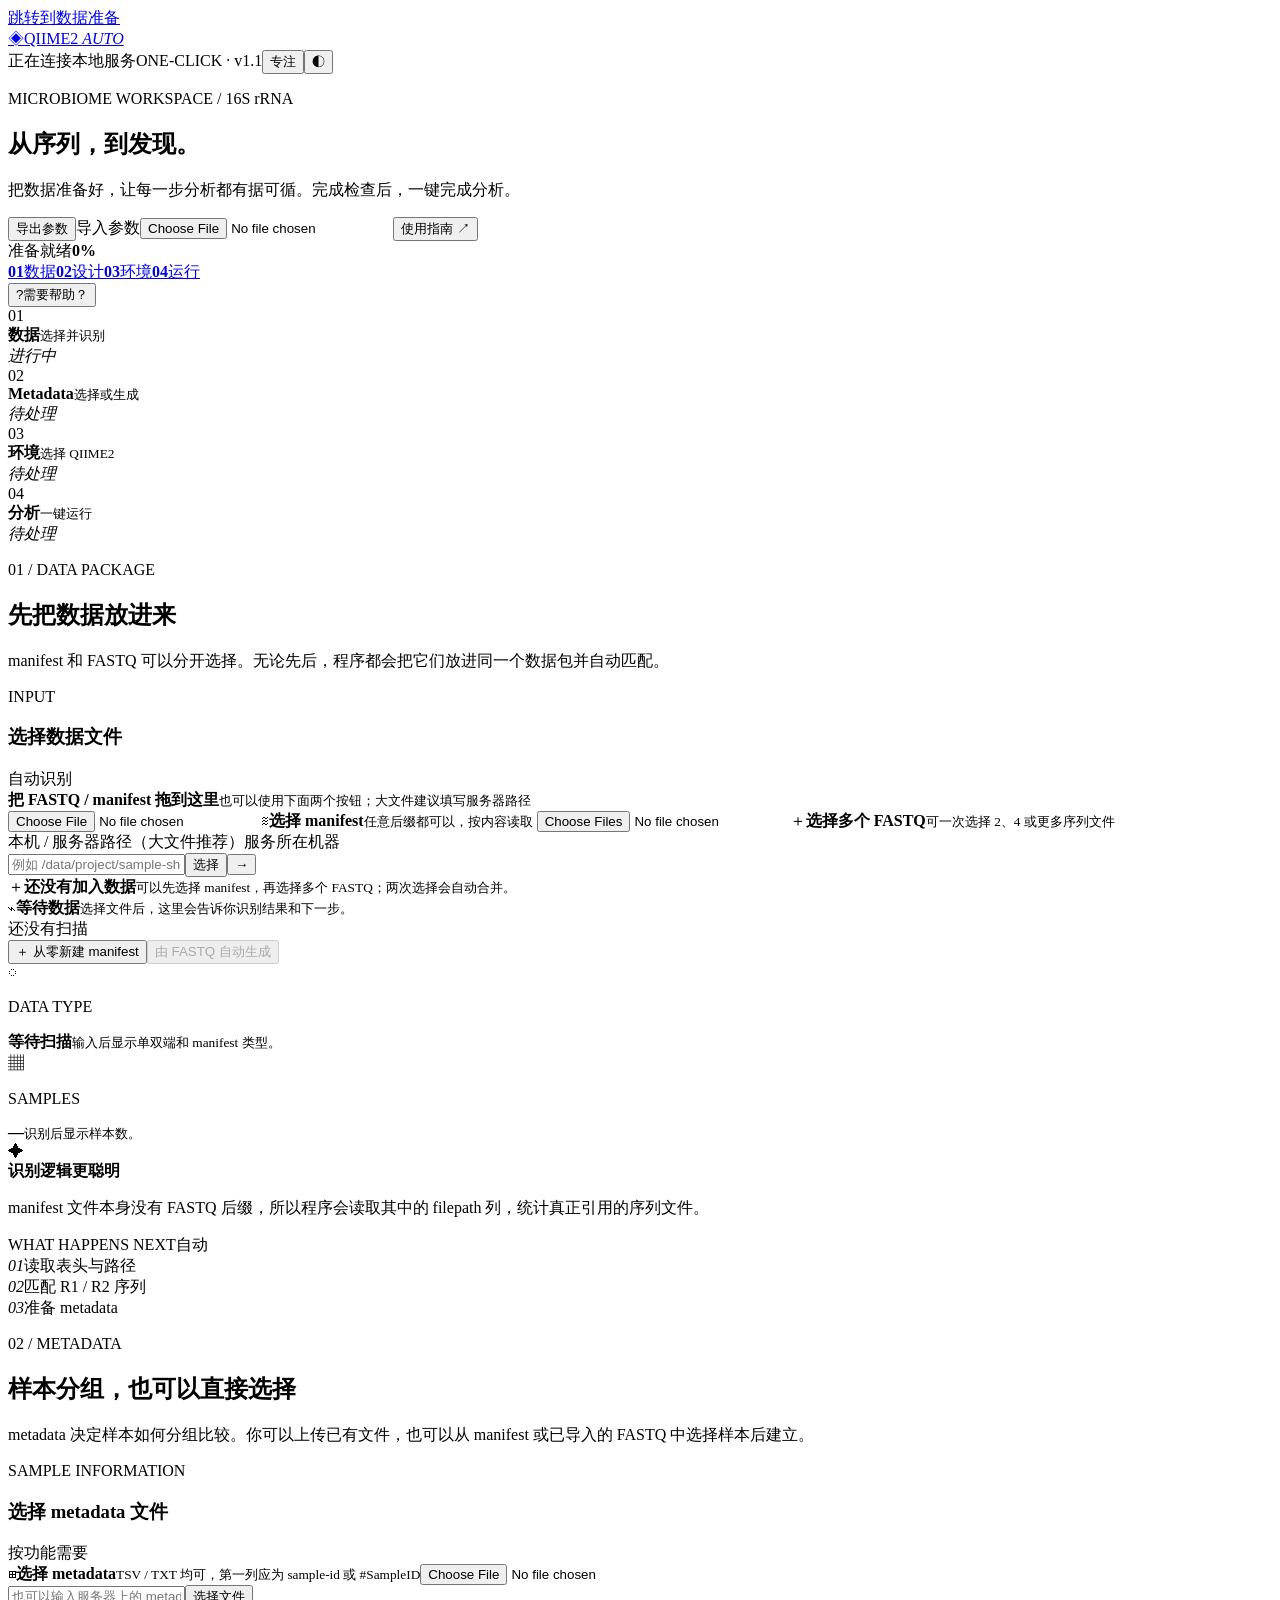
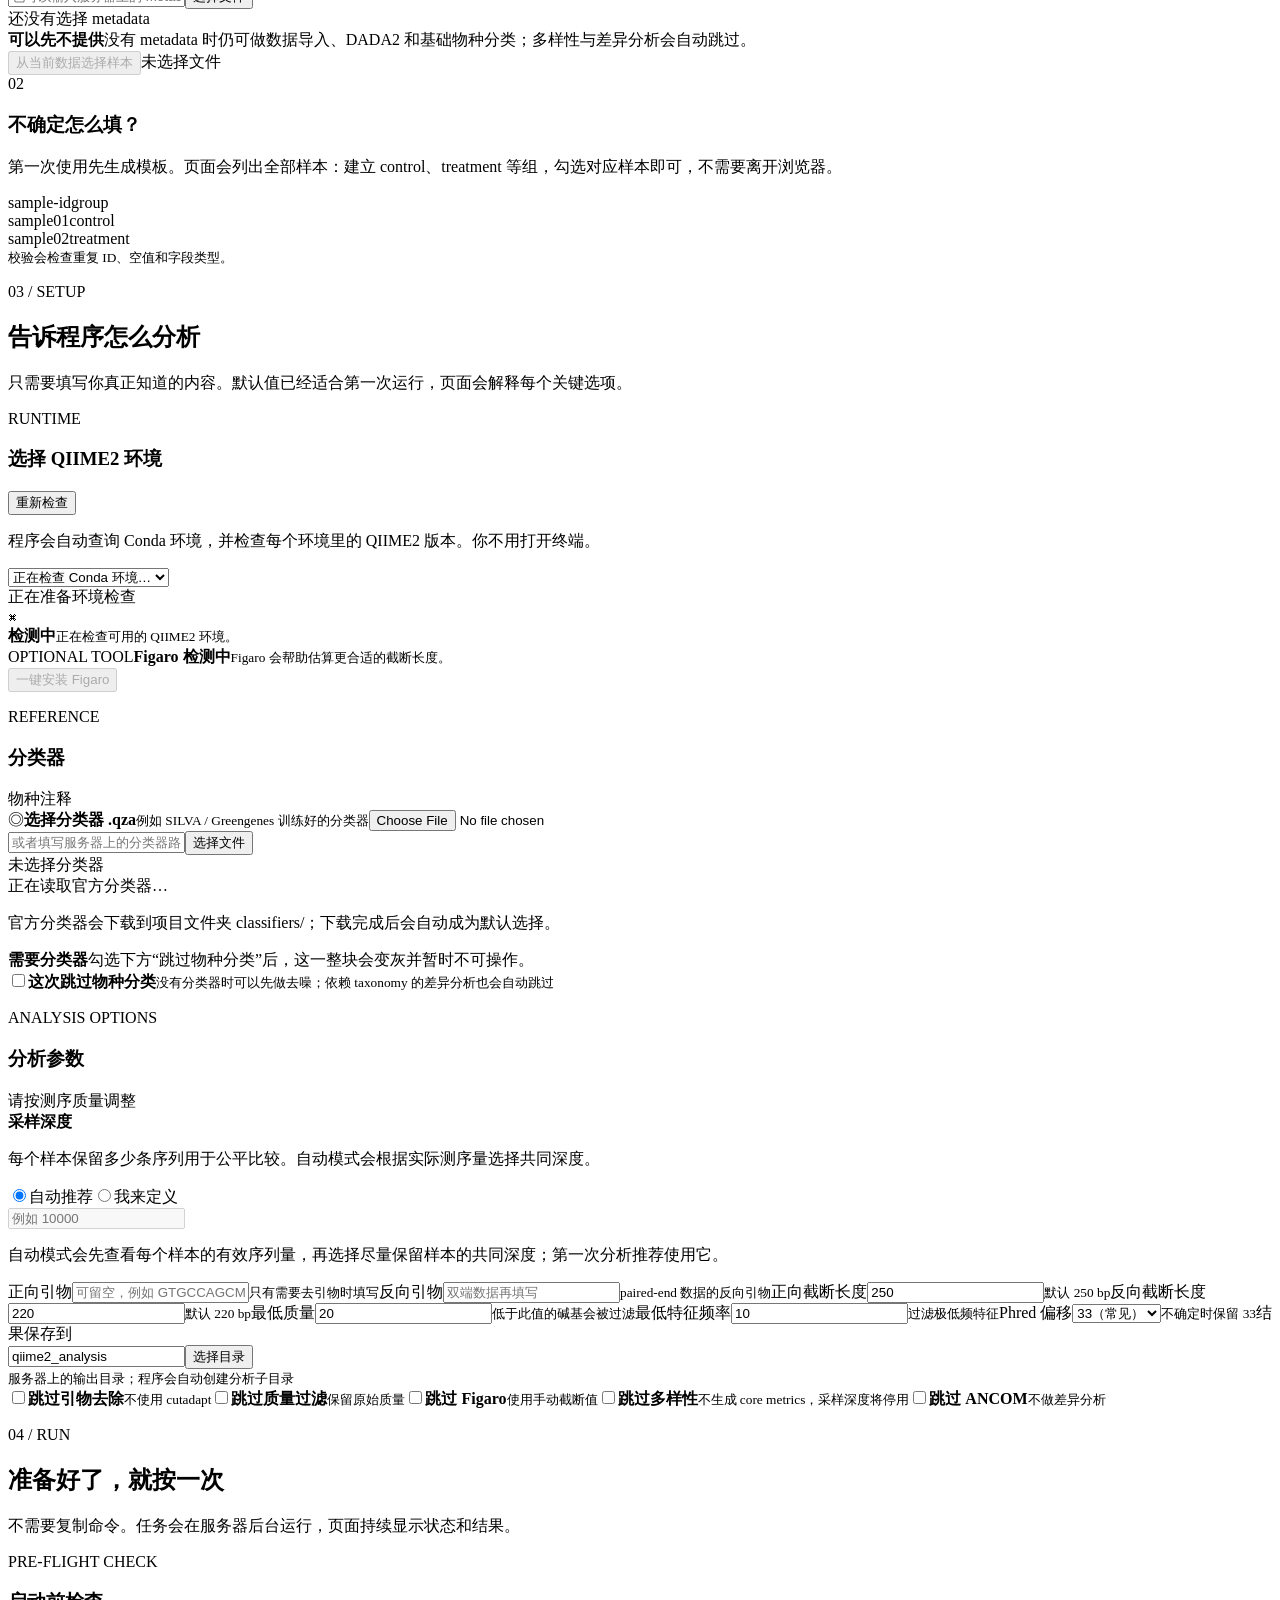
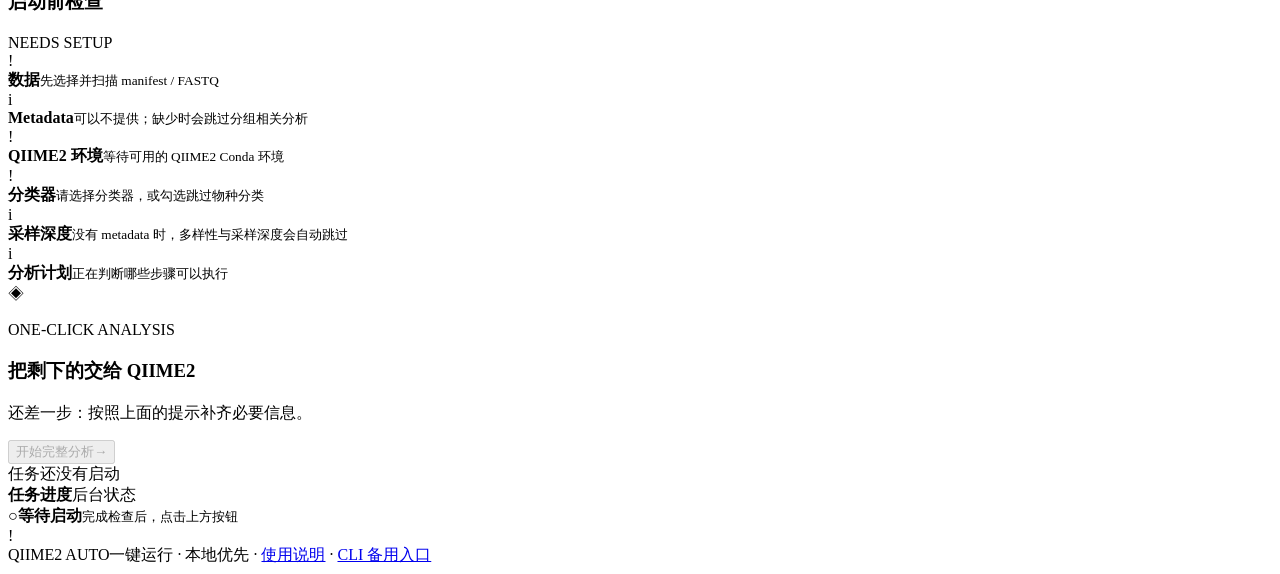
==== commit fe60de44: "feat: rebuild QIIME2 Auto frontend workbench" ====
--- a/web/index.html
+++ b/web/index.html
@@ -3,35 +3,31 @@
 <head>
   <meta charset="utf-8">
   <meta name="viewport" content="width=device-width, initial-scale=1">
-  <meta name="theme-color" content="#071211">
-  <title>QIIME2 Auto · 一键 16S 分析</title>
+  <meta name="theme-color" content="#081510">
+  <meta name="description" content="QIIME2 Auto：面向本地数据的 16S rRNA 可视化分析工作台">
+  <title>QIIME2 Auto · 16S 分析工作台</title>
   <link rel="stylesheet" href="/styles.css">
 </head>
 <body>
-  <div class="grain" aria-hidden="true"></div>
+  <a class="skip-link" href="#workspace">跳转到数据准备</a>
   <div class="background-orb orb-one" aria-hidden="true"></div>
   <div class="background-orb orb-two" aria-hidden="true"></div>
 
   <header class="topbar">
     <a class="brand" href="/" aria-label="QIIME2 Auto 首页"><span class="brand-mark">◈</span><span>QIIME2 <em>AUTO</em></span></a>
-    <div class="top-meta"><span class="status-dot" id="healthDot"></span><span id="healthText">正在连接本地服务</span><span class="version">ONE-CLICK · v1.1</span></div>
+    <div class="top-meta"><span class="status-dot" id="healthDot"></span><span id="healthText">正在连接本地服务</span><span class="version">ONE-CLICK · v1.1</span><button class="top-action" id="focusModeButton" type="button" aria-pressed="false" title="切换专注模式">专注</button><button class="top-action icon-top-action" id="themeButton" type="button" aria-label="切换主题" title="切换主题">◐</button></div>
   </header>
 
   <main>
-    <section class="hero reveal">
-      <div class="hero-copy">
-        <p class="eyebrow">16S rRNA · VISUAL PIPELINE</p>
-        <h1>选好数据，<span>一键完成分析。</span></h1>
-        <p class="lede">你不需要记命令。QIIME2 Auto 会帮你整理 FASTQ、读取 manifest、校验 metadata、选择 Conda 环境，再把完整分析交给 QIIME2。</p>
-        <div class="hero-actions"><a href="#workspace" class="button button-primary">开始准备数据 <span>↓</span></a><a href="README.html" class="text-link">阅读使用说明 ↗</a></div>
-        <div class="hero-trust"><span>LOCAL ONLY</span><span>NO COMMAND REQUIRED</span><span>CLI 保留</span></div>
-      </div>
-      <div class="hero-visual" aria-hidden="true">
-        <div class="visual-grid"></div><div class="visual-ring ring-a"></div><div class="visual-ring ring-b"></div>
-        <div class="visual-core"><span>16S</span><small>READY<br>TO RUN</small></div>
-        <div class="signal signal-a"><i></i><span>DATA</span></div><div class="signal signal-b"><i></i><span>QIIME2</span></div><div class="signal signal-c"><i></i><span>REPORT</span></div>
-      </div>
+    <section class="workbench-intro">
+      <div><p class="eyebrow">MICROBIOME WORKSPACE / 16S rRNA</p><h1>从序列，到发现<span>。</span></h1><p>把数据准备好，让每一步分析都有据可循。完成检查后，一键完成分析。</p></div>
+      <div class="workspace-actions"><button class="subtle-button" id="exportSettings">导出参数</button><label class="subtle-button import-settings">导入参数<input type="file" id="importSettings" accept=".json"></label><button class="button button-primary" id="helpButton">使用指南 ↗</button></div>
     </section>
+    <aside class="mission-dock" aria-label="工作台导航">
+      <div class="mission-progress"><span class="mission-progress-label">准备就绪</span><strong id="missionProgressValue">0%</strong><div class="mission-progress-track"><i id="missionProgressBar"></i></div></div>
+      <nav class="mission-nav" aria-label="快速跳转"><a class="mission-nav-item active" href="#workspace" data-nav-section="workspace"><b>01</b><span>数据</span></a><a class="mission-nav-item" href="#metadata-section" data-nav-section="metadata-section"><b>02</b><span>设计</span></a><a class="mission-nav-item" href="#configuration" data-nav-section="configuration"><b>03</b><span>环境</span></a><a class="mission-nav-item" href="#run-section" data-nav-section="run-section"><b>04</b><span>运行</span></a></nav>
+      <button class="dock-help" id="dockHelpButton" type="button"><span>?</span><span>需要帮助？</span></button>
+    </aside>
 
     <section class="workflow-strip reveal" aria-label="分析流程">
       <div class="workflow-line"></div>
@@ -44,13 +40,14 @@
     <section class="section" id="workspace">
       <div class="section-heading reveal"><div><p class="eyebrow">01 / DATA PACKAGE</p><h2>先把数据放进来</h2></div><p class="section-note">manifest 和 FASTQ 可以分开选择。无论先后，程序都会把它们放进同一个数据包并自动匹配。</p></div>
       <div class="data-layout">
-        <article class="surface data-panel reveal delay-1">
+        <article class="surface data-panel reveal delay-1" id="dataDropzone">
           <div class="panel-head"><div><p class="card-label">INPUT</p><h3>选择数据文件</h3></div><span class="soft-badge">自动识别</span></div>
+          <div class="dropzone-hint" id="dropzoneHint" aria-live="polite"><span class="dropzone-pulse"></span><span><strong>把 FASTQ / manifest 拖到这里</strong><small>也可以使用下面两个按钮；大文件建议填写服务器路径</small></span></div>
           <div class="picker-deck">
             <label class="picker-tile"><input id="manifestPicker" type="file"><span class="picker-symbol">≋</span><strong>选择 manifest</strong><small>任意后缀都可以，按内容读取</small></label>
             <label class="picker-tile picker-tile-accent"><input id="fastqPicker" type="file" multiple accept=".fastq,.fq,.fastq.gz,.fq.gz,.gz"><span class="picker-symbol">＋</span><strong>选择多个 FASTQ</strong><small>可一次选择 2、4 或更多序列文件</small></label>
           </div>
-          <div class="path-label"><span>服务器路径（大文件推荐）</span><span class="path-hint">Linux 路径</span></div>
+          <div class="path-label"><span>本机 / 服务器路径（大文件推荐）</span><span class="path-hint">服务所在机器</span></div>
           <div class="path-row"><input id="inputPath" type="text" placeholder="例如 /data/project/sample-sheet.weird 或 /data/fastq"><button class="path-picker-button" id="inputPathPickerButton" type="button">选择</button><button class="icon-button" id="scanButton" title="检查路径">→</button></div>
           <div class="selected-files" id="selectedFiles"><span class="file-badge">＋</span><span><strong>还没有加入数据</strong><small>可以先选择 manifest，再选择多个 FASTQ；两次选择会自动合并。</small></span></div>
           <div class="scan-result empty" id="scanResult"><span class="scan-icon">⌁</span><span><strong>等待数据</strong><small>选择文件后，这里会告诉你识别结果和下一步。</small></span></div>
@@ -161,7 +158,7 @@
       </div>
 
       <article class="surface options-card reveal delay-3">
-        <div class="panel-head"><div><p class="card-label">ANALYSIS OPTIONS</p><h3>分析参数</h3></div><span class="soft-badge">默认值可直接运行</span></div>
+        <div class="panel-head"><div><p class="card-label">ANALYSIS OPTIONS</p><h3>分析参数</h3></div><span class="soft-badge">请按测序质量调整</span></div>
         <div class="option-group sampling-group" id="samplingGroup"><div class="option-copy"><strong>采样深度</strong><p>每个样本保留多少条序列用于公平比较。自动模式会根据实际测序量选择共同深度。</p></div><div class="sampling-control"><div class="segmented"><label><input type="radio" name="samplingMode" value="auto" checked><span>自动推荐</span></label><label><input type="radio" name="samplingMode" value="custom"><span>我来定义</span></label></div><input id="samplingDepth" class="text-field" type="number" min="1" placeholder="例如 10000" disabled><p class="field-help" id="samplingDepthHelp">自动模式会先查看每个样本的有效序列量，再选择尽量保留样本的共同深度；第一次分析推荐使用它。</p></div></div>
         <div class="parameter-grid"><label>正向引物<input id="primerF" class="text-field" placeholder="可留空，例如 GTGCCAGCMGCCGCGGTAA"><small>只有需要去引物时填写</small></label><label>反向引物<input id="primerR" class="text-field" placeholder="双端数据再填写"><small>paired-end 数据的反向引物</small></label><label>正向截断长度<input id="truncLenF" class="text-field" type="number" value="250" min="1"><small>默认 250 bp</small></label><label>反向截断长度<input id="truncLenR" class="text-field" type="number" value="220" min="1"><small>默认 220 bp</small></label><label>最低质量<input id="minQuality" class="text-field" type="number" value="20" min="0"><small>低于此值的碱基会被过滤</small></label><label>最低特征频率<input id="minFrequency" class="text-field" type="number" value="10" min="0"><small>过滤极低频特征</small></label><label>Phred 偏移<select id="phredOffset" class="select-field"><option value="33">33（常见）</option><option value="64">64</option></select><small>不确定时保留 33</small></label><label>结果保存到<div class="path-row option-path"><input id="outputPath" class="text-field" value="qiime2_analysis" placeholder="例如 /data/results"><button class="subtle-button" id="outputPickerButton" type="button">选择目录</button></div><small>服务器上的输出目录；程序会自动创建分析子目录</small></label></div>
         <div class="toggle-grid"><label class="toggle-line"><input id="noTrim" type="checkbox"><span class="fake-check"></span><span><strong>跳过引物去除</strong><small>不使用 cutadapt</small></span></label><label class="toggle-line"><input id="noFilter" type="checkbox"><span class="fake-check"></span><span><strong>跳过质量过滤</strong><small>保留原始质量</small></span></label><label class="toggle-line"><input id="noFigaro" type="checkbox"><span class="fake-check"></span><span><strong>跳过 Figaro</strong><small>使用手动截断值</small></span></label><label class="toggle-line"><input id="skipDiversity" type="checkbox"><span class="fake-check"></span><span><strong>跳过多样性</strong><small>不生成 core metrics，采样深度将停用</small></span></label><label class="toggle-line"><input id="skipAncom" type="checkbox"><span class="fake-check"></span><span><strong>跳过 ANCOM</strong><small id="skipAncomHelp">不做差异分析</small></span></label></div>
@@ -183,6 +180,8 @@
   <div class="toast" id="toast" role="status" aria-live="polite"><span class="toast-mark">!</span><span id="toastText"></span></div>
   <div class="modal-backdrop" id="directoryModal" hidden><section class="directory-modal" role="dialog" aria-modal="true" aria-labelledby="directoryModalTitle"><div class="panel-head"><div><p class="card-label">SERVER PATH PICKER</p><h3 id="directoryModalTitle">选择服务器路径</h3></div><button class="icon-button" id="directoryCloseButton" type="button" aria-label="关闭">×</button></div><p class="help-text" id="directoryModalHelp">浏览当前服务所在机器的目录和文件。</p><div class="directory-path-row"><input id="directoryPathInput" class="text-field" placeholder="/data"><button class="subtle-button" id="directoryGoButton" type="button">打开</button></div><div class="directory-toolbar"><button class="subtle-button" id="directoryParentButton" type="button">↑ 上一级</button><span id="directoryCurrentLabel"></span></div><div class="directory-list" id="directoryList"></div><div class="editor-actions"><span class="inline-status" id="directoryPickerHint">只会选择路径，不会修改文件。</span><button class="button button-dark" id="directoryChooseButton" type="button">使用当前目录</button></div></section></div>
   <footer><span>QIIME2 AUTO</span><span>一键运行 · 本地优先 · <a href="README.html">使用说明</a> · <a href="README.md">CLI 备用入口</a></span></footer>
+  <dialog id="guideDialog" aria-labelledby="guideTitle"><div class="panel-head"><div><p class="card-label">QUICK START</p><h2 id="guideTitle">第一次分析，从这里开始</h2></div><button class="icon-button" id="closeGuide" aria-label="关闭指南">×</button></div><ol class="guide-list"><li><strong>导入测序数据</strong><p>拖入 FASTQ 或一个 manifest；大文件使用服务器路径，减少传输等待。</p></li><li><strong>整理实验分组</strong><p>从输入读取样本，再添加组别与研究信息。不提供 metadata 时，分组相关分析会自动跳过。</p></li><li><strong>确认环境与参数</strong><p>完整分析需要 Linux + QIIME2。截断长度需要结合实际测序质量设置，不能仅依赖默认值。</p></li><li><strong>检查，再运行</strong><p>在启动前检查中查看阻碍项与自动跳过的步骤，再提交分析。</p></li></ol><p class="help-text">快捷键：/ 定位数据路径 · Esc 关闭弹窗。参数导出不包含序列数据。</p><a class="button button-primary" href="/README.html" target="_blank" rel="noopener">阅读完整说明 ↗</a></dialog>
   <script src="/app.js"></script>
 </body>
 </html>
+
